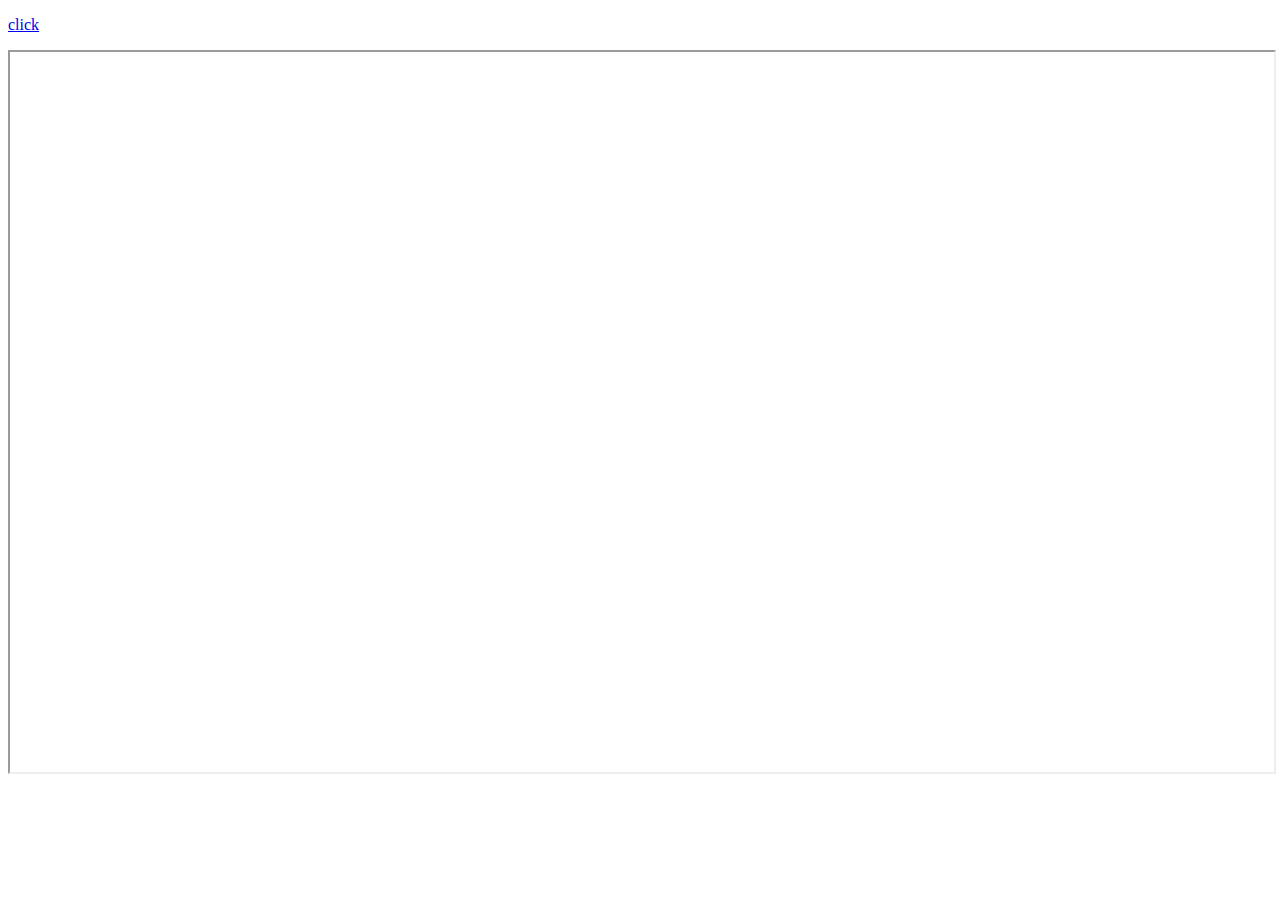
==== index.html @ d6d3e9a0 "new commit index2 now has css" ====
<!DOCTYPE html>
<html lang="en">
  <head>
    <link rel="stylesheet" type="text/css" href="styles.css" />
    <meta charset="UTF-8" />
    <meta name="viewport" content="width=device-width, initial-scale=1.0" />
    <title>Live preview</title>
    <p><a href="https://lokxo.github.io/index2">click</a></p>
    <style>
      .h_iframe-aparat_embed_frame {
        position: relative;
      }
      .h_iframe-aparat_embed_frame .ratio {
        display: block;
        width: 100%;
        height: auto;
      }
      .h_iframe-aparat_embed_frame iframe {
        position: absolute;
        top: 0;
        left: 0;
        width: 100%;
        height: 100%;
      }
    </style>
    <div class="h_iframe-aparat_embed_frame">
      <span style="display: block; padding-top: 57%"></span
      ><iframe
        scrolling="no"
        allowfullscreen="true"
        webkitallowfullscreen="true"
        mozallowfullscreen="true"
        src="https://www.aparat.com/embed/live/dripofmyshirt"
      ></iframe>
    </div>
  </head>
  <body></body>
</html>
---- styles.css ----
.center {
  display: flex;
  justify-content: center;
  align-items: center;
  height: 200px; /* Set a fixed height to vertically center the text */
  border: 1px solid black; /* Optional: Add border for visualization */
}
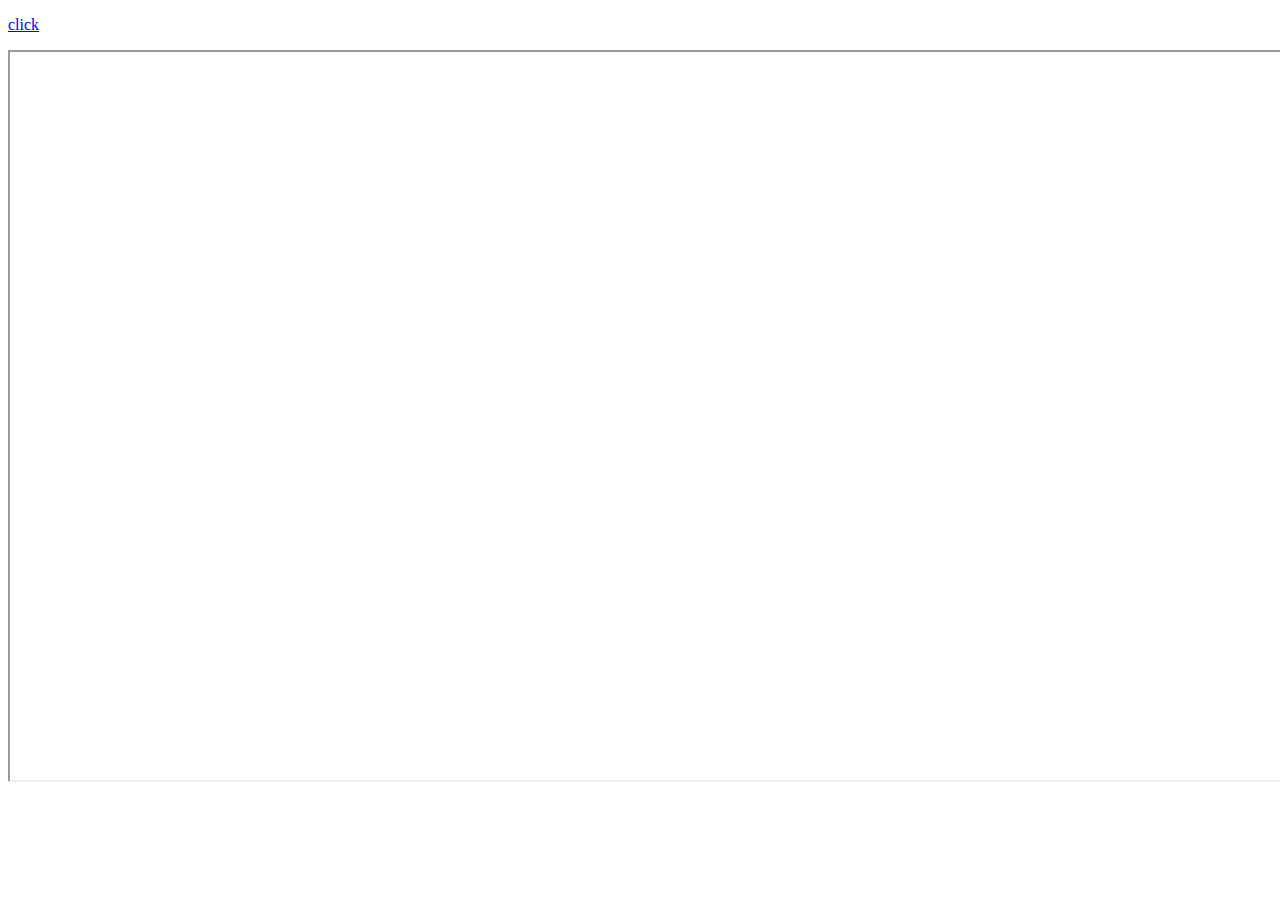
==== commit 5d67e406: "." ====
--- a/index.html
+++ b/index.html
@@ -19,8 +19,8 @@
         position: absolute;
         top: 0;
         left: 0;
-        width: 100%;
-        height: 100%;
+        width: 101%;
+        height: 101%;
       }
     </style>
     <div class="h_iframe-aparat_embed_frame">
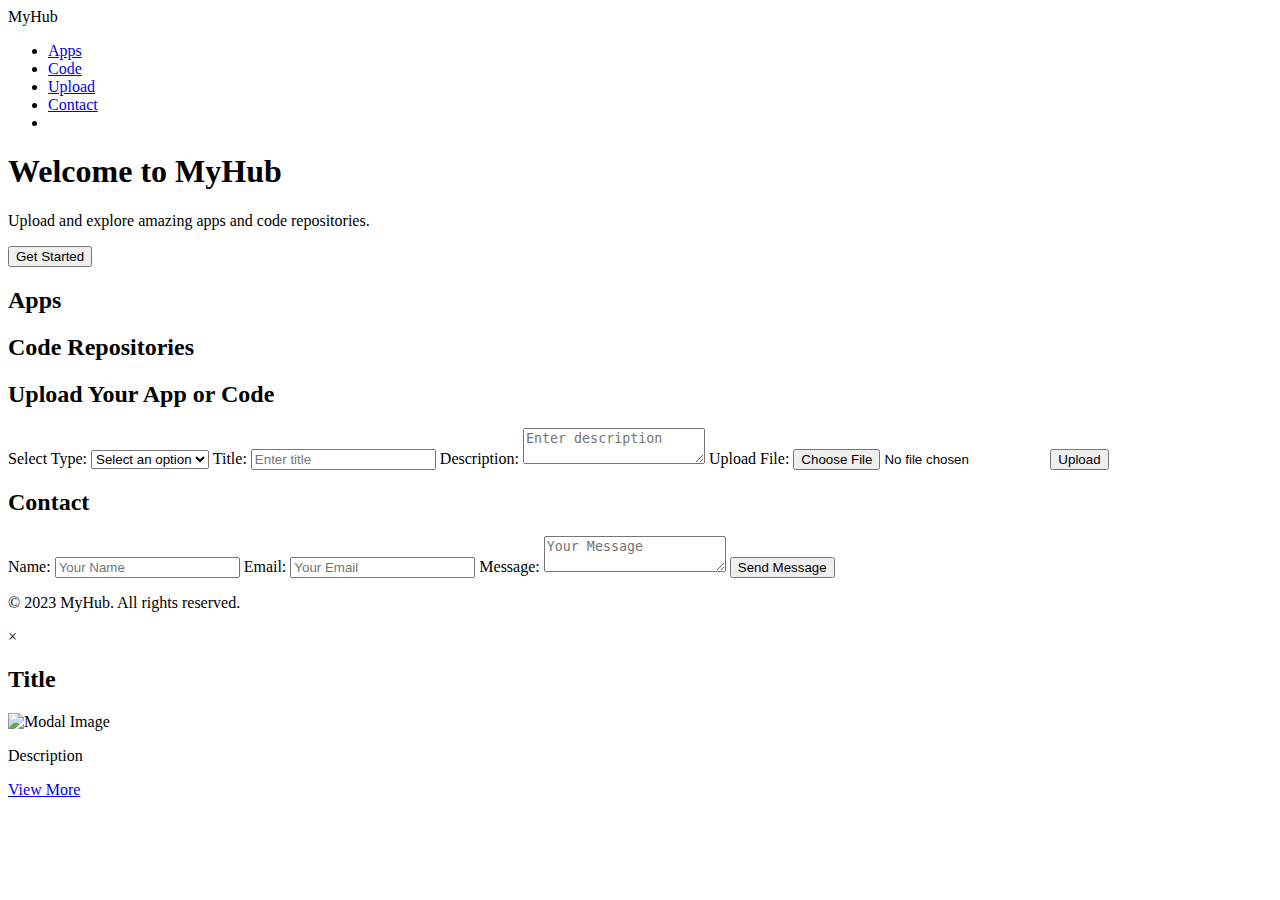
==== commit 3fa72f1d: "Update index.html" ====
--- a/index.html
+++ b/index.html
@@ -1,38 +1,139 @@
 <!DOCTYPE html>
 <html lang="en">
-  <head>
-    <link rel="stylesheet" type="text/css" href="styles.css" />
-    <meta charset="UTF-8" />
-    <meta name="viewport" content="width=device-width, initial-scale=1.0" />
-    <title>Live preview</title>
-    <p><a href="https://lokxo.github.io/index2">click</a></p>
-    <style>
-      .h_iframe-aparat_embed_frame {
-        position: relative;
-      }
-      .h_iframe-aparat_embed_frame .ratio {
-        display: block;
-        width: 100%;
-        height: auto;
-      }
-      .h_iframe-aparat_embed_frame iframe {
-        position: absolute;
-        top: 0;
-        left: 0;
-        width: 101%;
-        height: 101%;
-      }
-    </style>
-    <div class="h_iframe-aparat_embed_frame">
-      <span style="display: block; padding-top: 57%"></span
-      ><iframe
-        scrolling="no"
-        allowfullscreen="true"
-        webkitallowfullscreen="true"
-        mozallowfullscreen="true"
-        src="https://www.aparat.com/embed/live/dripofmyshirt"
-      ></iframe>
+<head>
+    <meta charset="UTF-8">
+    <meta name="viewport" content="width=device-width, initial-scale=1.0">
+    <title>MyHub - App & Code Uploads</title>
+    <link rel="stylesheet" href="styles.css">
+    <!-- Google Fonts -->
+    <link href="https://fonts.googleapis.com/css2?family=Roboto:wght@400;700&display=swap" rel="stylesheet">
+    <!-- Font Awesome for Icons -->
+    <link rel="stylesheet" href="https://cdnjs.cloudflare.com/ajax/libs/font-awesome/6.0.0-beta3/css/all.min.css" integrity="sha512-Fo3rlrZj/k7ujTnH2N2ELZByERbP3eO0+yZKYMj0jZY6jfVv5paf5QwFXHHYcSdoSXcMZ1WAWlg7hRKhb3qPkA==" crossorigin="anonymous" referrerpolicy="no-referrer" />
+</head>
+<body>
+    <!-- Navigation Bar -->
+    <nav class="navbar">
+        <div class="nav-logo">MyHub</div>
+        <ul class="nav-links" id="navLinks">
+            <li><a href="#apps">Apps</a></li>
+            <li><a href="#code">Code</a></li>
+            <li><a href="#upload">Upload</a></li>
+            <li><a href="#contact">Contact</a></li>
+            <li><a href="#" id="theme-toggle"><i class="fas fa-moon"></i></a></li>
+        </ul>
+        <div class="hamburger" id="hamburger">
+            <span class="bar"></span>
+            <span class="bar"></span>
+            <span class="bar"></span>
+        </div>
+    </nav>
+
+    <!-- Hero Section -->
+    <section class="hero">
+        <h1 class="gradient-text">Welcome to MyHub</h1>
+        <p>Upload and explore amazing apps and code repositories.</p>
+        <button class="btn" id="get-started">Get Started</button>
+    </section>
+
+    <!-- Apps Section -->
+    <section id="apps" class="section">
+        <h2 class="gradient-text">Apps</h2>
+        <div class="content-container" id="apps-container">
+            <!-- Dynamically Loaded Apps -->
+            <!-- Example App Card -->
+            <!-- 
+            <div class="card" onclick="openModal('app1')">
+                <img src="app1.png" alt="App 1">
+                <h3>App Title</h3>
+                <p>Short description of the app.</p>
+            </div>
+            -->
+        </div>
+    </section>
+
+    <!-- Code Section -->
+    <section id="code" class="section">
+        <h2 class="gradient-text">Code Repositories</h2>
+        <div class="content-container" id="code-container">
+            <!-- Dynamically Loaded Code Repositories -->
+            <!-- Example Code Card -->
+            <!-- 
+            <div class="card" onclick="openModal('code1')">
+                <img src="repo1.png" alt="Repo 1">
+                <h3>Repository Title</h3>
+                <p>Short description of the repository.</p>
+            </div>
+            -->
+        </div>
+    </section>
+
+    <!-- Upload Section -->
+    <section id="upload" class="section">
+        <h2 class="gradient-text">Upload Your App or Code</h2>
+        <div class="upload-container">
+            <form id="upload-form">
+                <label for="type">Select Type:</label>
+                <select id="type" name="type" required>
+                    <option value="" disabled selected>Select an option</option>
+                    <option value="app">App</option>
+                    <option value="code">Code</option>
+                </select>
+
+                <label for="title">Title:</label>
+                <input type="text" id="title" name="title" placeholder="Enter title" required>
+
+                <label for="description">Description:</label>
+                <textarea id="description" name="description" placeholder="Enter description" required></textarea>
+
+                <label for="file">Upload File:</label>
+                <input type="file" id="file" name="file" required>
+
+                <button type="submit" class="btn">Upload</button>
+            </form>
+        </div>
+    </section>
+
+    <!-- Contact Section -->
+    <section id="contact" class="section">
+        <h2 class="gradient-text">Contact</h2>
+        <div class="contact-container">
+            <form id="contact-form">
+                <label for="contact-name">Name:</label>
+                <input type="text" id="contact-name" name="contact-name" placeholder="Your Name" required>
+
+                <label for="contact-email">Email:</label>
+                <input type="email" id="contact-email" name="contact-email" placeholder="Your Email" required>
+
+                <label for="message">Message:</label>
+                <textarea id="message" name="message" placeholder="Your Message" required></textarea>
+
+                <button type="submit" class="btn">Send Message</button>
+            </form>
+        </div>
+    </section>
+
+    <!-- Footer -->
+    <footer>
+        <p>&copy; 2023 MyHub. All rights reserved.</p>
+    </footer>
+
+    <!-- Modal Structure -->
+    <div id="modal" class="modal">
+        <div class="modal-content">
+            <span class="close-button" id="closeModal">&times;</span>
+            <h2 id="modal-title">Title</h2>
+            <img id="modal-image" src="" alt="Modal Image">
+            <p id="modal-description">Description</p>
+            <a href="#" id="modal-link" target="_blank">View More</a>
+        </div>
     </div>
-  </head>
-  <body></body>
+
+    <!-- Loading Spinner -->
+    <div id="loading" class="loading-spinner">
+        <div class="spinner"></div>
+    </div>
+
+    <!-- JavaScript -->
+    <script src="scripts.js"></script>
+</body>
 </html>
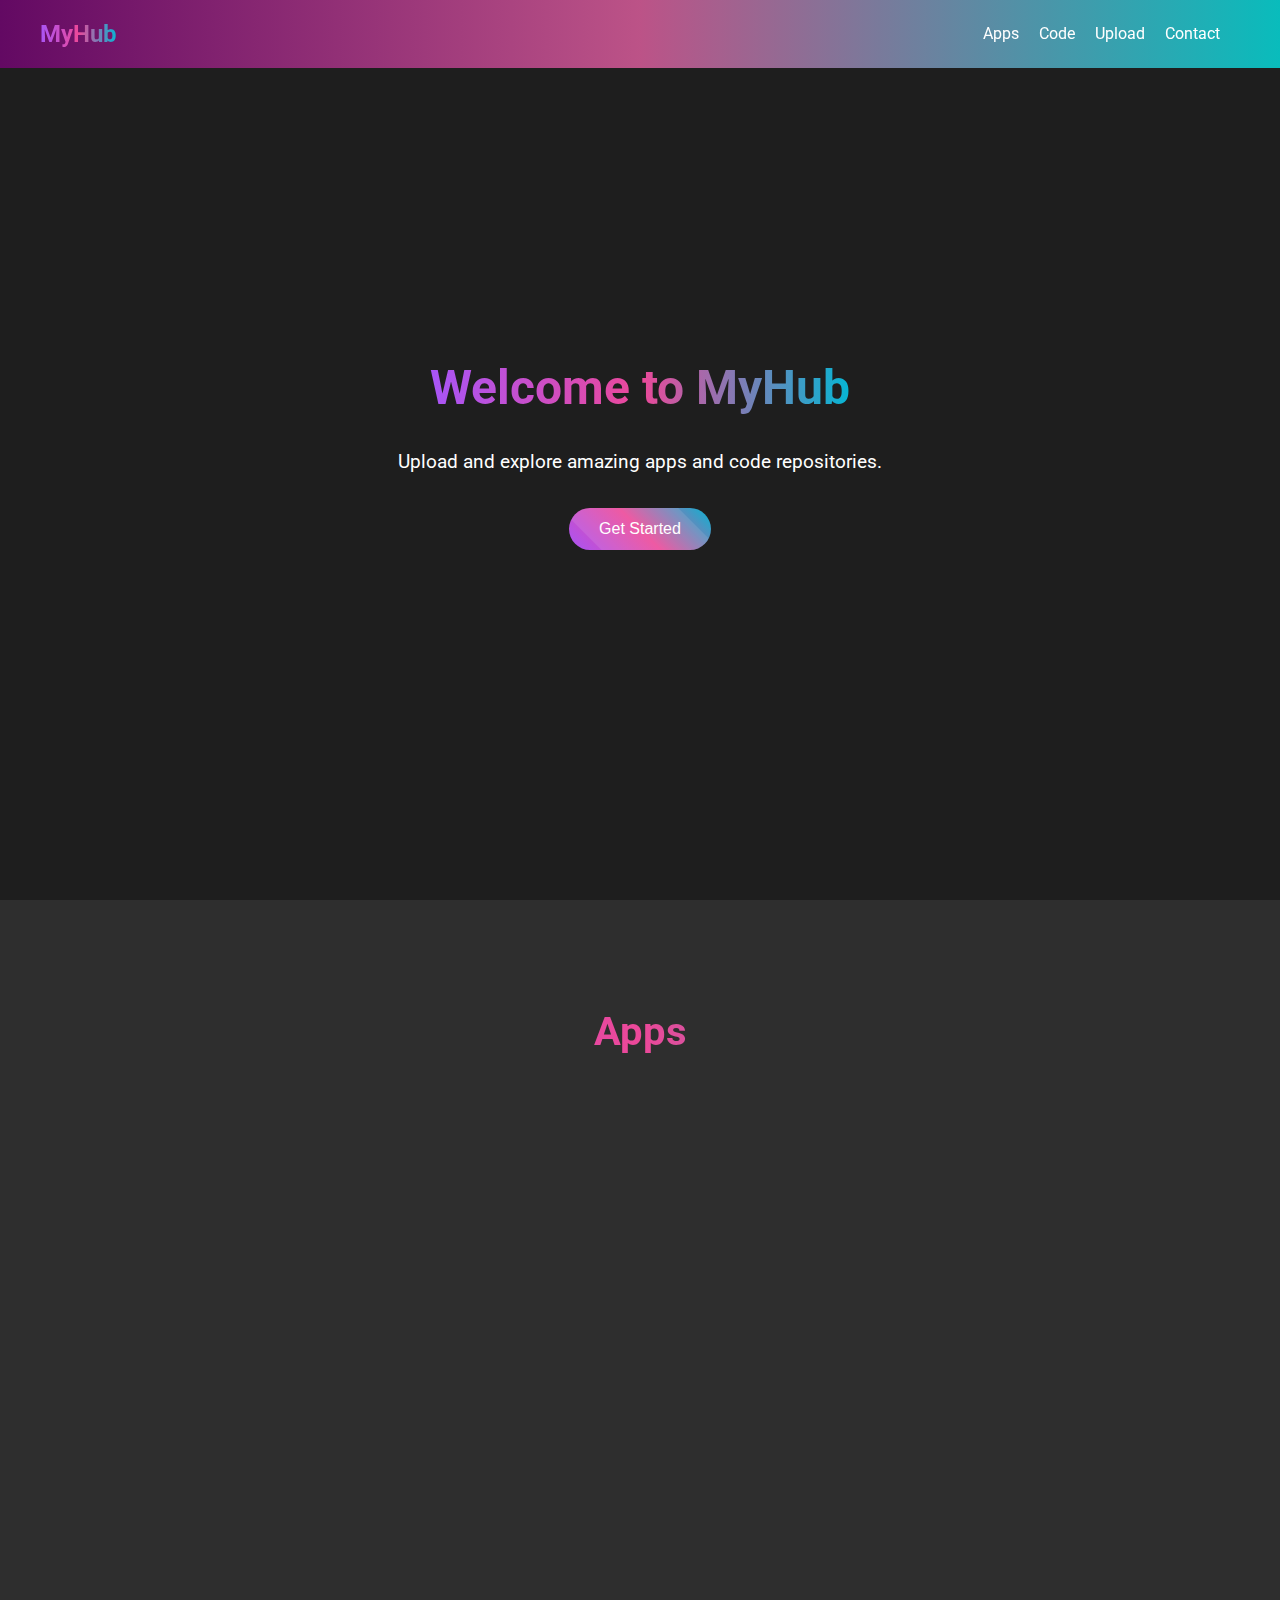
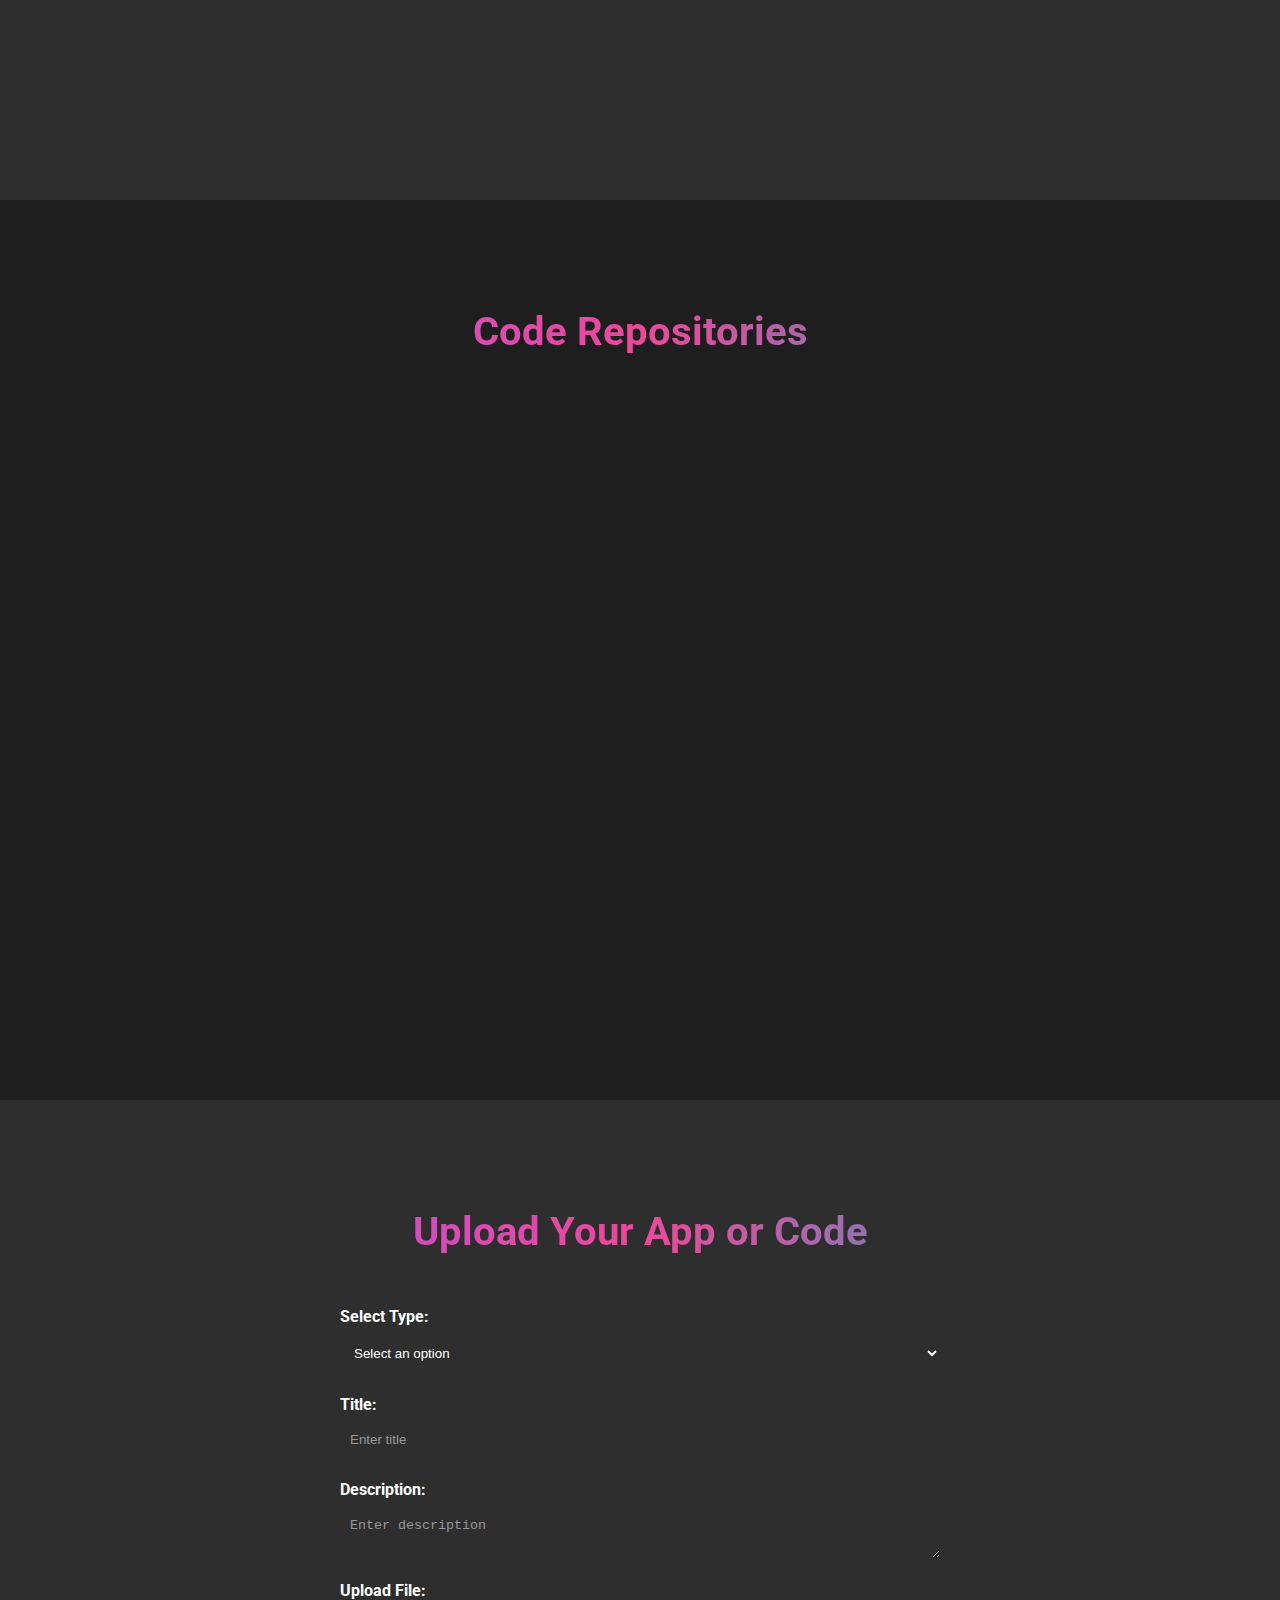
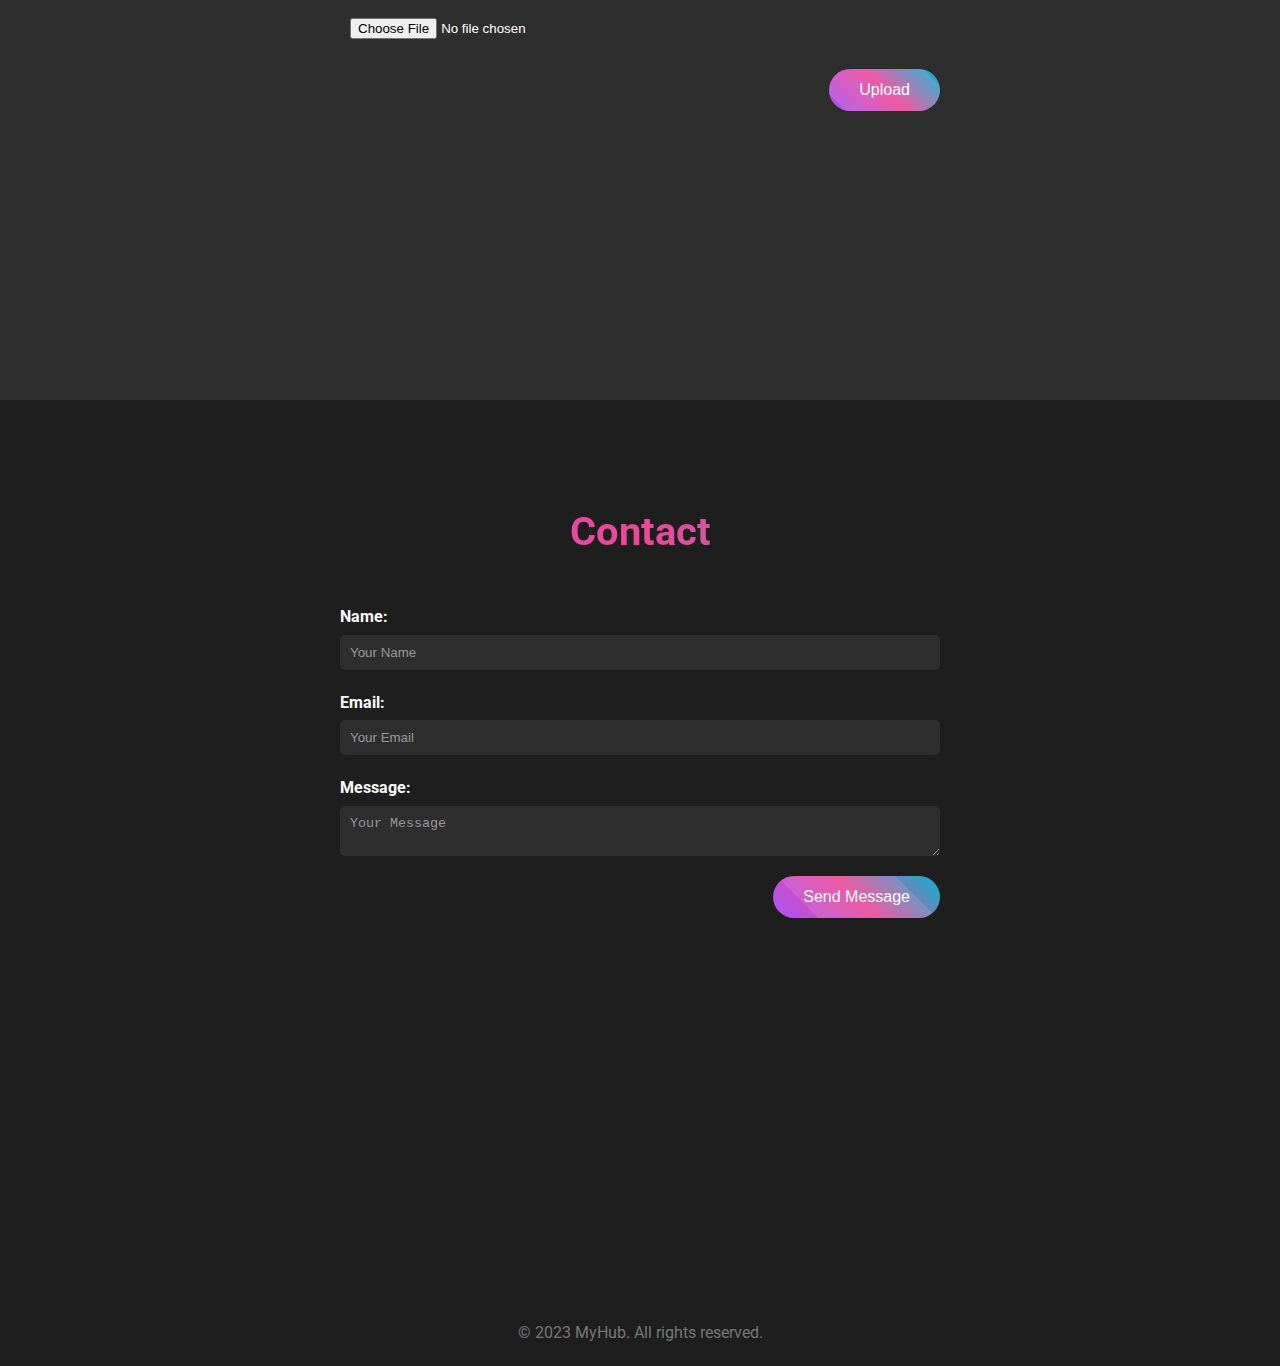
==== commit 3b6e263d: "Update index.html" ====
--- a/styles.css
+++ b/styles.css
@@ -1,7 +1,442 @@
-.center {
-  display: flex;
-  justify-content: center;
-  align-items: center;
-  height: 200px; /* Set a fixed height to vertically center the text */
-  border: 1px solid black; /* Optional: Add border for visualization */
-}
+/* Reset some default browser styles */
+* {
+    margin: 0;
+    padding: 0;
+    box-sizing: border-box;
+}
+
+/* Variables for Themes */
+:root {
+    --bg-color: #1e1e1e;
+    --text-color: #ffffff;
+    --card-bg: #2e2e2e;
+    --btn-bg: linear-gradient(45deg, #a855f7, #ec4899, #06b6d4);
+    --nav-bg: rgba(30, 30, 30, 0.7);
+    --gradient-text: linear-gradient(90deg, #a855f7, #ec4899, #06b6d4);
+}
+
+body.light-theme {
+    --bg-color: #f5f5f5;
+    --text-color: #1e1e1e;
+    --card-bg: #ffffff;
+    --btn-bg: linear-gradient(45deg, #06b6d4, #ec4899, #a855f7);
+    --nav-bg: rgba(255, 255, 255, 0.7);
+    --gradient-text: linear-gradient(90deg, #06b6d4, #ec4899, #a855f7);
+}
+
+body {
+    background-color: var(--bg-color);
+    color: var(--text-color);
+    font-family: 'Roboto', sans-serif;
+    line-height: 1.6;
+    transition: background-color 0.3s, color 0.3s;
+}
+
+/* Navigation Bar */
+.navbar {
+    position: fixed;
+    width: 100%;
+    top: 0;
+    left: 0;
+    background: var(--nav-bg);
+    background: linear-gradient(90deg, rgba(128,0,128,0.7), rgba(255,105,180,0.7), rgba(0,255,255,0.7));
+    padding: 15px 40px;
+    display: flex;
+    justify-content: space-between;
+    align-items: center;
+    z-index: 1000;
+    transition: background 0.3s;
+}
+
+.nav-logo {
+    font-size: 1.5rem;
+    font-weight: bold;
+    background: var(--gradient-text);
+    -webkit-background-clip: text;
+    -webkit-text-fill-color: transparent;
+    cursor: pointer;
+}
+
+.nav-links {
+    list-style: none;
+    display: flex;
+    align-items: center;
+}
+
+.nav-links li {
+    margin-left: 20px;
+}
+
+.nav-links a {
+    text-decoration: none;
+    color: var(--text-color);
+    font-size: 1rem;
+    position: relative;
+    transition: color 0.3s ease;
+    cursor: pointer;
+}
+
+.nav-links a::after {
+    content: '';
+    display: block;
+    width: 0;
+    height: 2px;
+    background: var(--gradient-text);
+    transition: width 0.3s;
+    position: absolute;
+    bottom: -5px;
+    left: 0;
+}
+
+.nav-links a:hover::after {
+    width: 100%;
+}
+
+.nav-links a:hover {
+    color: #a855f7;
+}
+
+/* Hamburger Menu */
+.hamburger {
+    display: none;
+    flex-direction: column;
+    cursor: pointer;
+}
+
+.bar {
+    height: 3px;
+    width: 25px;
+    background-color: var(--text-color);
+    margin: 4px 0;
+    transition: all 0.3s;
+}
+
+/* Hero Section */
+.hero {
+    height: 100vh;
+    display: flex;
+    flex-direction: column;
+    justify-content: center;
+    align-items: center;
+    text-align: center;
+    padding: 0 20px;
+}
+
+.gradient-text {
+    font-size: 3rem;
+    background: var(--gradient-text);
+    -webkit-background-clip: text;
+    -webkit-text-fill-color: transparent;
+    margin-bottom: 20px;
+}
+
+.hero p {
+    font-size: 1.2rem;
+    margin-bottom: 30px;
+}
+
+.btn {
+    padding: 12px 30px;
+    border: none;
+    border-radius: 25px;
+    background: var(--btn-bg);
+    color: #ffffff;
+    font-size: 1rem;
+    cursor: pointer;
+    transition: transform 0.3s, box-shadow 0.3s;
+    position: relative;
+    overflow: hidden;
+}
+
+.btn::after {
+    content: '';
+    position: absolute;
+    top: -50%;
+    left: -50%;
+    width: 200%;
+    height: 200%;
+    background: rgba(255, 255, 255, 0.1);
+    transform: rotate(45deg);
+    transition: all 0.5s;
+}
+
+.btn:hover::after {
+    top: 150%;
+    left: 150%;
+}
+
+.btn:hover {
+    transform: translateY(-5px);
+    box-shadow: 0 10px 20px rgba(0,0,0,0.2);
+}
+
+/* Sections */
+.section {
+    padding: 100px 40px;
+    min-height: 100vh;
+}
+
+.section:nth-of-type(even) {
+    background-color: var(--card-bg);
+    transition: background-color 0.3s;
+}
+
+.section h2 {
+    text-align: center;
+    margin-bottom: 40px;
+    font-size: 2.5rem;
+    background: var(--gradient-text);
+    -webkit-background-clip: text;
+    -webkit-text-fill-color: transparent;
+}
+
+/* Content Container */
+.content-container {
+    display: grid;
+    grid-template-columns: repeat(auto-fit, minmax(250px, 1fr));
+    gap: 20px;
+    max-width: 1200px;
+    margin: 0 auto;
+}
+
+/* Cards */
+.card {
+    background-color: var(--card-bg);
+    border-radius: 10px;
+    padding: 20px;
+    text-align: center;
+    cursor: pointer;
+    transition: transform 0.3s, box-shadow 0.3s;
+    position: relative;
+    overflow: hidden;
+}
+
+.card img {
+    width: 100%;
+    height: 150px;
+    object-fit: cover;
+    border-radius: 5px;
+    margin-bottom: 15px;
+}
+
+.card h3 {
+    margin-bottom: 10px;
+    font-size: 1.5rem;
+}
+
+.card p {
+    font-size: 1rem;
+    color: #cccccc;
+}
+
+.card:hover {
+    transform: translateY(-10px);
+    box-shadow: 0 10px 20px rgba(0,0,0,0.2);
+}
+
+/* Upload Section */
+.upload-container {
+    max-width: 600px;
+    margin: 0 auto;
+}
+
+#upload-form {
+    display: flex;
+    flex-direction: column;
+}
+
+#upload-form label {
+    margin-bottom: 5px;
+    font-weight: bold;
+}
+
+#upload-form input,
+#upload-form select,
+#upload-form textarea {
+    padding: 10px;
+    margin-bottom: 20px;
+    border: none;
+    border-radius: 5px;
+    background-color: var(--card-bg);
+    color: var(--text-color);
+    transition: background-color 0.3s, color 0.3s;
+}
+
+#upload-form input::placeholder,
+#upload-form textarea::placeholder {
+    color: #999999;
+}
+
+#upload-form button {
+    align-self: flex-end;
+}
+
+/* Contact Section */
+.contact-container {
+    max-width: 600px;
+    margin: 0 auto;
+}
+
+#contact-form {
+    display: flex;
+    flex-direction: column;
+}
+
+#contact-form label {
+    margin-bottom: 5px;
+    font-weight: bold;
+}
+
+#contact-form input,
+#contact-form textarea {
+    padding: 10px;
+    margin-bottom: 20px;
+    border: none;
+    border-radius: 5px;
+    background-color: var(--card-bg);
+    color: var(--text-color);
+    transition: background-color 0.3s, color 0.3s;
+}
+
+#contact-form input::placeholder,
+#contact-form textarea::placeholder {
+    color: #999999;
+}
+
+#contact-form button {
+    align-self: flex-end;
+}
+
+/* Footer */
+footer {
+    background-color: var(--bg-color);
+    text-align: center;
+    padding: 20px;
+    color: #777777;
+    transition: background-color 0.3s, color 0.3s;
+}
+
+/* Modal */
+.modal {
+    display: none; 
+    position: fixed; 
+    z-index: 2000; 
+    left: 0;
+    top: 0;
+    width: 100%; 
+    height: 100%; 
+    overflow: auto; 
+    background-color: rgba(0,0,0,0.8); 
+    padding-top: 60px;
+}
+
+.modal-content {
+    background-color: var(--card-bg);
+    margin: 5% auto; 
+    padding: 20px;
+    border: 1px solid #888;
+    width: 80%; 
+    max-width: 700px;
+    border-radius: 10px;
+    position: relative;
+    color: var(--text-color);
+}
+
+.close-button {
+    color: var(--text-color);
+    position: absolute;
+    top: 10px;
+    right: 25px;
+    font-size: 2rem;
+    font-weight: bold;
+    cursor: pointer;
+}
+
+.modal-content img {
+    width: 100%;
+    height: auto;
+    margin-bottom: 20px;
+}
+
+.modal-content a {
+    display: inline-block;
+    margin-top: 10px;
+    color: #06b6d4;
+    text-decoration: none;
+}
+
+.modal-content a:hover {
+    text-decoration: underline;
+}
+
+/* Loading Spinner */
+.loading-spinner {
+    display: none; 
+    position: fixed; 
+    z-index: 3000; 
+    left: 0;
+    top: 0;
+    width: 100%; 
+    height: 100%; 
+    background-color: rgba(0,0,0,0.5); 
+    justify-content: center;
+    align-items: center;
+}
+
+.spinner {
+    border: 8px solid #f3f3f3; 
+    border-top: 8px solid var(--gradient-text-start, #a855f7);
+    border-radius: 50%;
+    width: 60px;
+    height: 60px;
+    animation: spin 1s linear infinite;
+}
+
+@keyframes spin {
+    0% { transform: rotate(0deg); }
+    100% { transform: rotate(360deg); }
+}
+
+/* Responsive Design */
+@media (max-width: 768px) {
+    .nav-links {
+        position: fixed;
+        right: 0;
+        top: 60px;
+        background-color: var(--nav-bg);
+        height: 100vh;
+        width: 200px;
+        flex-direction: column;
+        align-items: center;
+        justify-content: start;
+        padding-top: 30px;
+        transform: translateX(100%);
+        transition: transform 0.3s ease-in-out;
+    }
+
+    .nav-links.active {
+        transform: translateX(0);
+    }
+
+    .nav-links li {
+        margin: 20px 0;
+    }
+
+    .hamburger {
+        display: flex;
+    }
+
+    .hero h1 {
+        font-size: 2.5rem;
+    }
+
+    .btn {
+        padding: 10px 20px;
+        font-size: 0.9rem;
+    }
+
+    /* Adjust modal for mobile */
+    .modal-content {
+        width: 95%;
+    }
+}
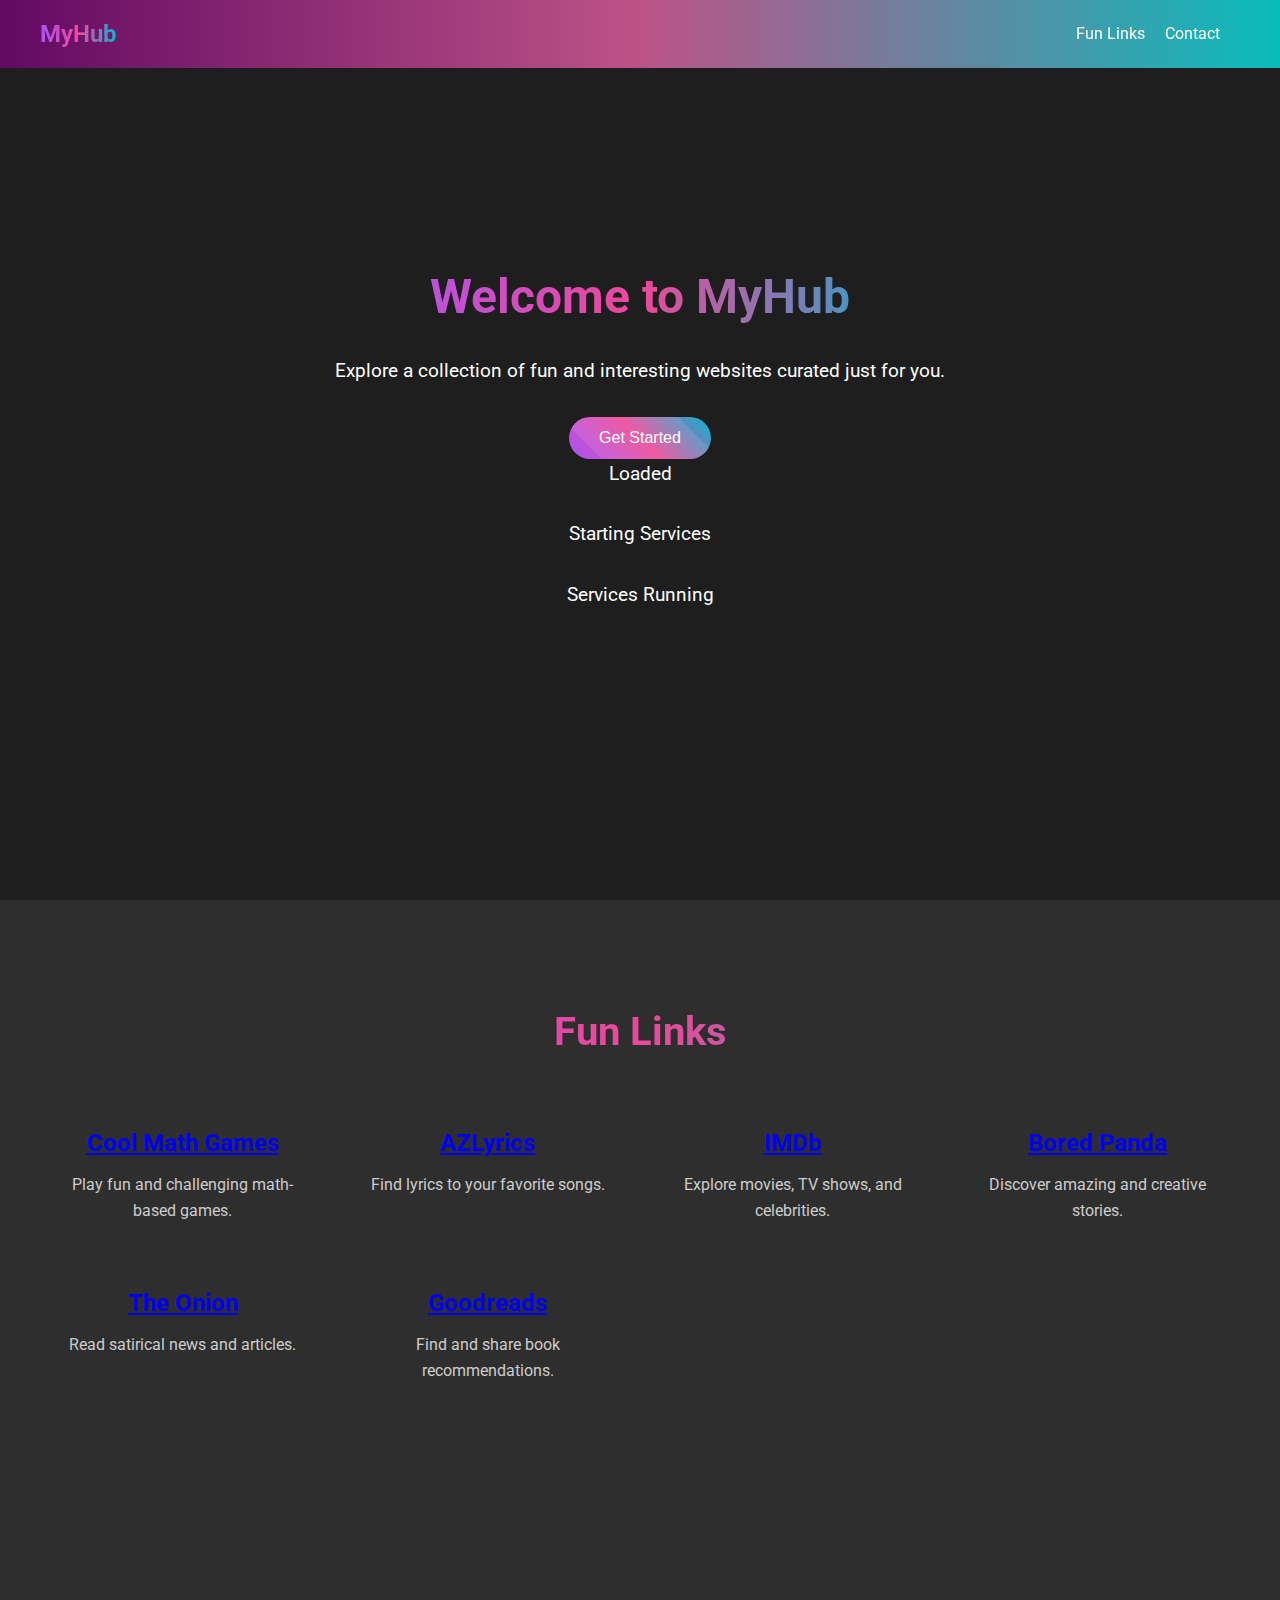
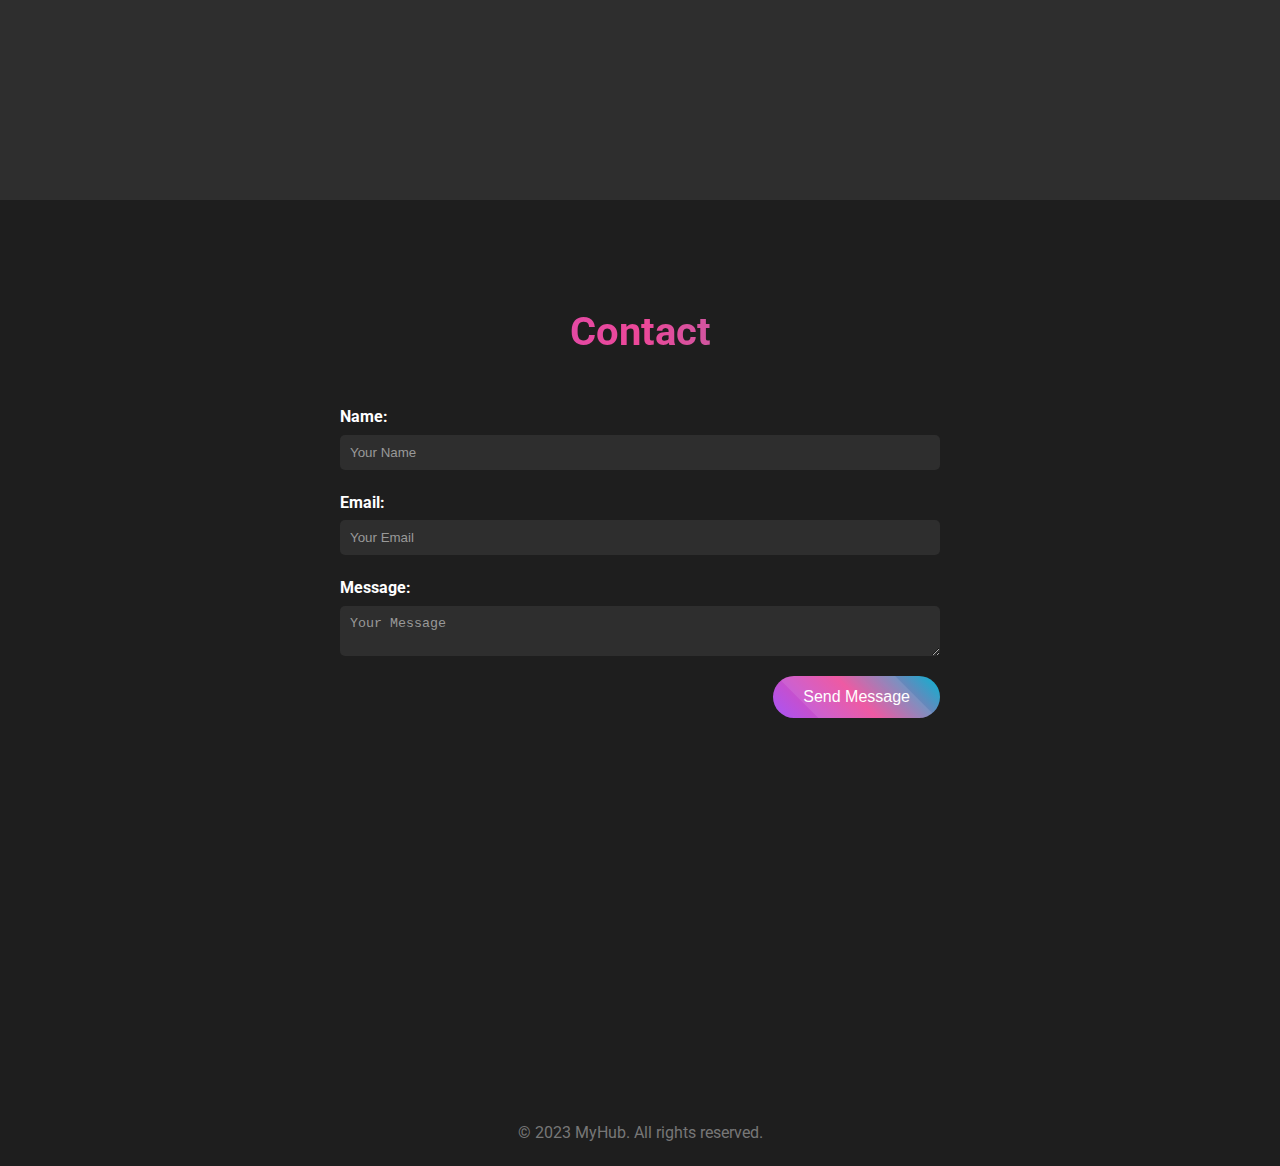
==== commit 4e34d777: "Update index.html" ====
--- a/index.html
+++ b/index.html
@@ -3,7 +3,7 @@
 <head>
     <meta charset="UTF-8">
     <meta name="viewport" content="width=device-width, initial-scale=1.0">
-    <title>MyHub - App & Code Uploads</title>
+    <title>MyHub - Explore Fun Links</title>
     <link rel="stylesheet" href="styles.css">
     <!-- Google Fonts -->
     <link href="https://fonts.googleapis.com/css2?family=Roboto:wght@400;700&display=swap" rel="stylesheet">
@@ -15,11 +15,9 @@
     <nav class="navbar">
         <div class="nav-logo">MyHub</div>
         <ul class="nav-links" id="navLinks">
-            <li><a href="#apps">Apps</a></li>
-            <li><a href="#code">Code</a></li>
-            <li><a href="#upload">Upload</a></li>
+            <li><a href="#fun-links">Fun Links</a></li>
             <li><a href="#contact">Contact</a></li>
-            <li><a href="#" id="theme-toggle"><i class="fas fa-moon"></i></a></li>
+            <li><a href="#" id="theme-toggle" aria-label="Toggle Theme"><i class="fas fa-moon"></i></a></li>
         </ul>
         <div class="hamburger" id="hamburger">
             <span class="bar"></span>
@@ -30,66 +28,55 @@
 
     <!-- Hero Section -->
     <section class="hero">
-        <h1 class="gradient-text">Welcome to MyHub</h1>
-        <p>Upload and explore amazing apps and code repositories.</p>
-        <button class="btn" id="get-started">Get Started</button>
-    </section>
-
-    <!-- Apps Section -->
-    <section id="apps" class="section">
-        <h2 class="gradient-text">Apps</h2>
-        <div class="content-container" id="apps-container">
-            <!-- Dynamically Loaded Apps -->
-            <!-- Example App Card -->
-            <!-- 
-            <div class="card" onclick="openModal('app1')">
-                <img src="app1.png" alt="App 1">
-                <h3>App Title</h3>
-                <p>Short description of the app.</p>
+        <div class="hero-content">
+            <div class="text-container">
+                <h1 class="gradient-text">Welcome to MyHub</h1>
+                <p class="normal-text">Explore a collection of fun and interesting websites curated just for you.</p>
+                <button class="btn" id="get-started">Get Started</button>
             </div>
-            -->
+            <div class="linux-status">
+                <p><i class="fas fa-check-circle"></i> Loaded</p>
+                <p><i class="fas fa-spinner fa-spin"></i> Starting Services</p>
+                <p><i class="fas fa-check-circle"></i> Services Running</p>
+            </div>
         </div>
     </section>
 
-    <!-- Code Section -->
-    <section id="code" class="section">
-        <h2 class="gradient-text">Code Repositories</h2>
-        <div class="content-container" id="code-container">
-            <!-- Dynamically Loaded Code Repositories -->
-            <!-- Example Code Card -->
-            <!-- 
-            <div class="card" onclick="openModal('code1')">
-                <img src="repo1.png" alt="Repo 1">
-                <h3>Repository Title</h3>
-                <p>Short description of the repository.</p>
+    <!-- Fun Links Section -->
+    <section id="fun-links" class="section">
+        <h2 class="gradient-text">Fun Links</h2>
+        <div class="content-container">
+            <div class="card">
+                <i class="fas fa-gamepad fa-3x"></i>
+                <h3><a href="https://www.coolmathgames.com/" target="_blank" rel="noopener noreferrer">Cool Math Games</a></h3>
+                <p>Play fun and challenging math-based games.</p>
             </div>
-            -->
-        </div>
-    </section>
-
-    <!-- Upload Section -->
-    <section id="upload" class="section">
-        <h2 class="gradient-text">Upload Your App or Code</h2>
-        <div class="upload-container">
-            <form id="upload-form">
-                <label for="type">Select Type:</label>
-                <select id="type" name="type" required>
-                    <option value="" disabled selected>Select an option</option>
-                    <option value="app">App</option>
-                    <option value="code">Code</option>
-                </select>
-
-                <label for="title">Title:</label>
-                <input type="text" id="title" name="title" placeholder="Enter title" required>
-
-                <label for="description">Description:</label>
-                <textarea id="description" name="description" placeholder="Enter description" required></textarea>
-
-                <label for="file">Upload File:</label>
-                <input type="file" id="file" name="file" required>
-
-                <button type="submit" class="btn">Upload</button>
-            </form>
+            <div class="card">
+                <i class="fas fa-music fa-3x"></i>
+                <h3><a href="https://www.azlyrics.com/" target="_blank" rel="noopener noreferrer">AZLyrics</a></h3>
+                <p>Find lyrics to your favorite songs.</p>
+            </div>
+            <div class="card">
+                <i class="fas fa-film fa-3x"></i>
+                <h3><a href="https://www.imdb.com/" target="_blank" rel="noopener noreferrer">IMDb</a></h3>
+                <p>Explore movies, TV shows, and celebrities.</p>
+            </div>
+            <div class="card">
+                <i class="fas fa-globe fa-3x"></i>
+                <h3><a href="https://www.boredpanda.com/" target="_blank" rel="noopener noreferrer">Bored Panda</a></h3>
+                <p>Discover amazing and creative stories.</p>
+            </div>
+            <div class="card">
+                <i class="fas fa-laugh fa-3x"></i>
+                <h3><a href="https://www.theonion.com/" target="_blank" rel="noopener noreferrer">The Onion</a></h3>
+                <p>Read satirical news and articles.</p>
+            </div>
+            <div class="card">
+                <i class="fas fa-book fa-3x"></i>
+                <h3><a href="https://www.goodreads.com/" target="_blank" rel="noopener noreferrer">Goodreads</a></h3>
+                <p>Find and share book recommendations.</p>
+            </div>
+            <!-- Add more fun links as desired -->
         </div>
     </section>
 
@@ -117,8 +104,8 @@
         <p>&copy; 2023 MyHub. All rights reserved.</p>
     </footer>
 
-    <!-- Modal Structure -->
-    <div id="modal" class="modal">
+    <!-- Modal Structure (If needed in future) -->
+    <!-- <div id="modal" class="modal">
         <div class="modal-content">
             <span class="close-button" id="closeModal">&times;</span>
             <h2 id="modal-title">Title</h2>
@@ -126,9 +113,9 @@
             <p id="modal-description">Description</p>
             <a href="#" id="modal-link" target="_blank">View More</a>
         </div>
-    </div>
+    </div> -->
 
-    <!-- Loading Spinner -->
+    <!-- Loading Spinner (If needed in future) -->
     <div id="loading" class="loading-spinner">
         <div class="spinner"></div>
     </div>
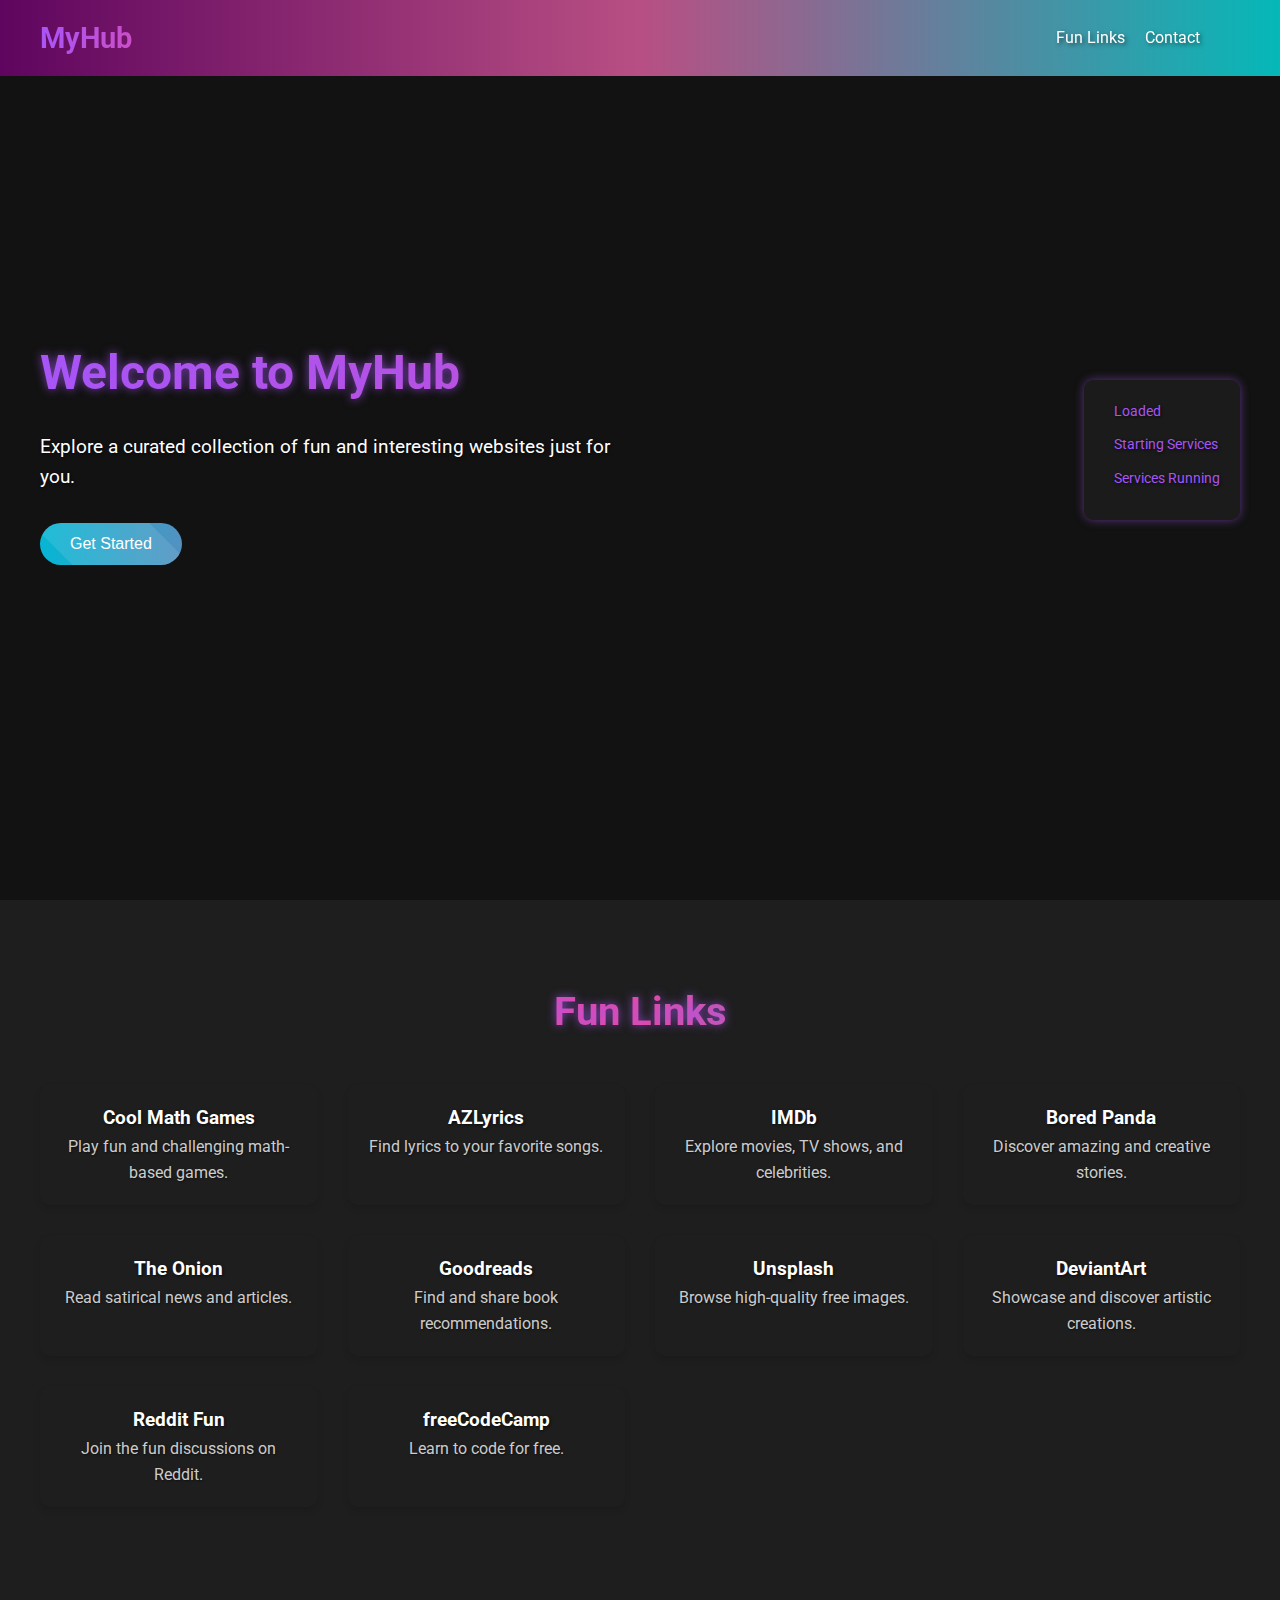
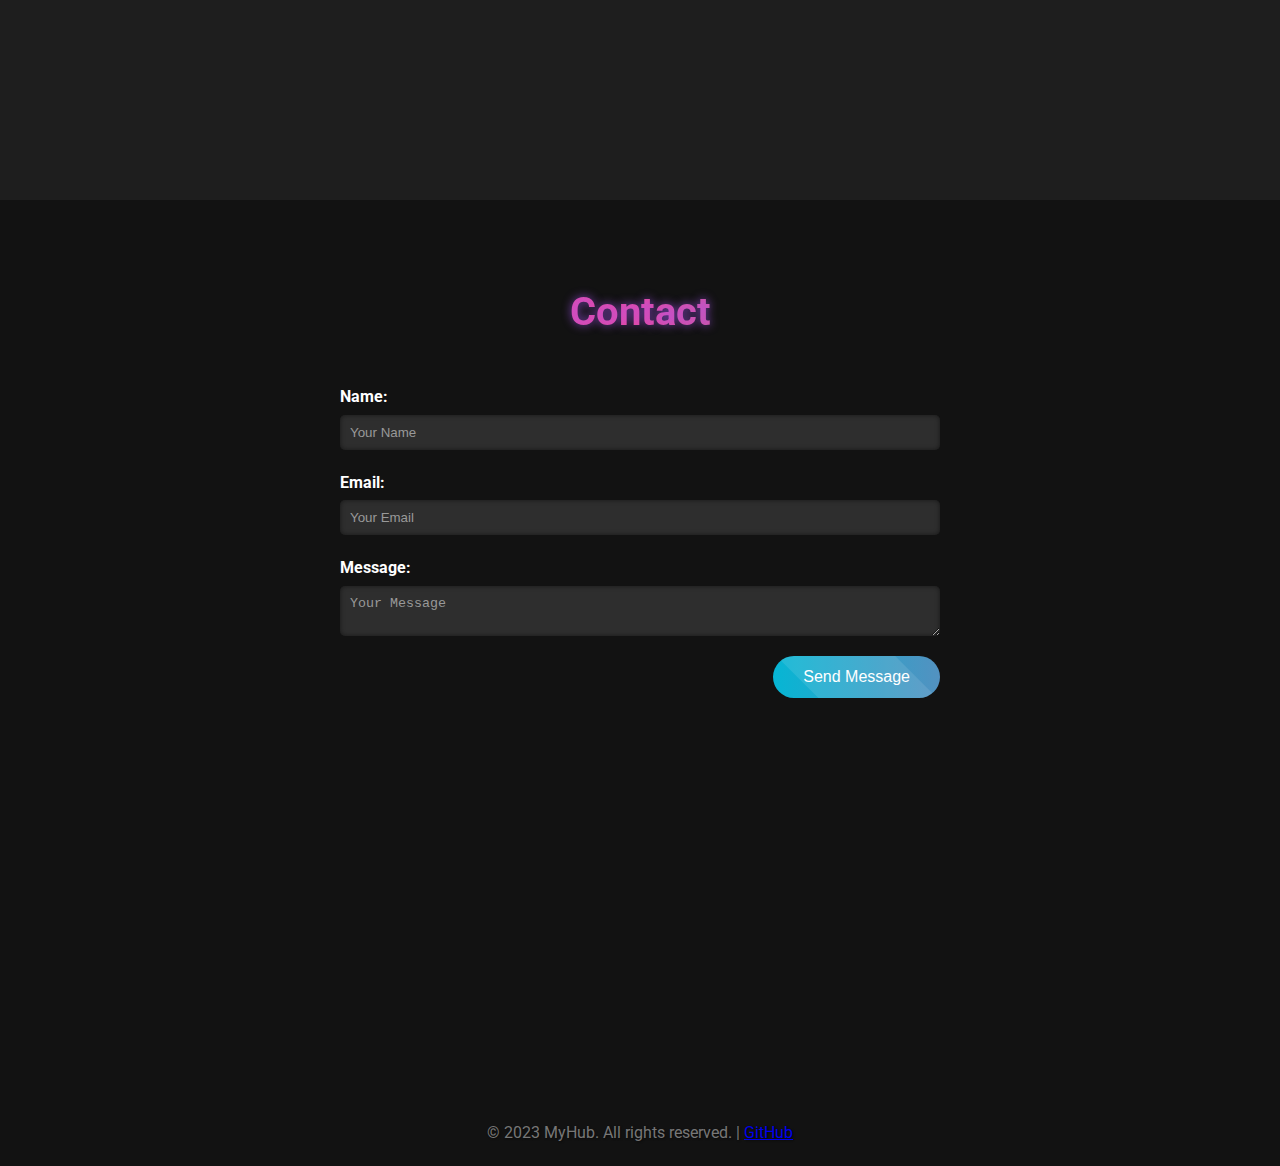
==== commit c39d0bb8: "Update index.html" ====
--- a/index.html
+++ b/index.html
@@ -17,6 +17,7 @@
         <ul class="nav-links" id="navLinks">
             <li><a href="#fun-links">Fun Links</a></li>
             <li><a href="#contact">Contact</a></li>
+            <li><a href="https://github.com/yourusername" target="_blank" rel="noopener noreferrer" aria-label="GitHub"><i class="fab fa-github"></i></a></li>
             <li><a href="#" id="theme-toggle" aria-label="Toggle Theme"><i class="fas fa-moon"></i></a></li>
         </ul>
         <div class="hamburger" id="hamburger">
@@ -31,7 +32,7 @@
         <div class="hero-content">
             <div class="text-container">
                 <h1 class="gradient-text">Welcome to MyHub</h1>
-                <p class="normal-text">Explore a collection of fun and interesting websites curated just for you.</p>
+                <p class="normal-text">Explore a curated collection of fun and interesting websites just for you.</p>
                 <button class="btn" id="get-started">Get Started</button>
             </div>
             <div class="linux-status">
@@ -76,6 +77,26 @@
                 <h3><a href="https://www.goodreads.com/" target="_blank" rel="noopener noreferrer">Goodreads</a></h3>
                 <p>Find and share book recommendations.</p>
             </div>
+            <div class="card">
+                <i class="fas fa-camera fa-3x"></i>
+                <h3><a href="https://www.unsplash.com/" target="_blank" rel="noopener noreferrer">Unsplash</a></h3>
+                <p>Browse high-quality free images.</p>
+            </div>
+            <div class="card">
+                <i class="fas fa-paint-brush fa-3x"></i>
+                <h3><a href="https://www.deviantart.com/" target="_blank" rel="noopener noreferrer">DeviantArt</a></h3>
+                <p>Showcase and discover artistic creations.</p>
+            </div>
+            <div class="card">
+                <i class="fas fa-robot fa-3x"></i>
+                <h3><a href="https://www.reddit.com/r/Fun/" target="_blank" rel="noopener noreferrer">Reddit Fun</a></h3>
+                <p>Join the fun discussions on Reddit.</p>
+            </div>
+            <div class="card">
+                <i class="fas fa-laptop-code fa-3x"></i>
+                <h3><a href="https://www.freecodecamp.org/" target="_blank" rel="noopener noreferrer">freeCodeCamp</a></h3>
+                <p>Learn to code for free.</p>
+            </div>
             <!-- Add more fun links as desired -->
         </div>
     </section>
@@ -101,7 +122,7 @@
 
     <!-- Footer -->
     <footer>
-        <p>&copy; 2023 MyHub. All rights reserved.</p>
+        <p>&copy; 2023 MyHub. All rights reserved. | <a href="https://github.com/yourusername" target="_blank" rel="noopener noreferrer">GitHub</a></p>
     </footer>
 
     <!-- Modal Structure (If needed in future) -->
--- a/styles.css
+++ b/styles.css
@@ -7,21 +7,23 @@
 
 /* Variables for Themes */
 :root {
-    --bg-color: #1e1e1e;
+    --bg-color: #121212; /* Darker background */
     --text-color: #ffffff;
+    --card-bg: #1e1e1e;
+    --btn-bg: linear-gradient(270deg, #a855f7, #ec4899, #06b6d4);
+    --nav-bg: rgba(18, 18, 18, 0.7);
+    --gradient-text: linear-gradient(90deg, #a855f7, #ec4899, #06b6d4);
+    --gradient-animation: gradientAnimation 10s ease infinite;
+}
+
+body.light-theme {
+    --bg-color: #1a1a1a;
+    --text-color: #f5f5f5;
     --card-bg: #2e2e2e;
-    --btn-bg: linear-gradient(45deg, #a855f7, #ec4899, #06b6d4);
-    --nav-bg: rgba(30, 30, 30, 0.7);
-    --gradient-text: linear-gradient(90deg, #a855f7, #ec4899, #06b6d4);
-}
-
-body.light-theme {
-    --bg-color: #f5f5f5;
-    --text-color: #1e1e1e;
-    --card-bg: #ffffff;
-    --btn-bg: linear-gradient(45deg, #06b6d4, #ec4899, #a855f7);
-    --nav-bg: rgba(255, 255, 255, 0.7);
+    --btn-bg: linear-gradient(270deg, #06b6d4, #ec4899, #a855f7);
+    --nav-bg: rgba(26, 26, 26, 0.7);
     --gradient-text: linear-gradient(90deg, #06b6d4, #ec4899, #a855f7);
+    --gradient-animation: gradientAnimation 15s ease infinite;
 }
 
 body {
@@ -46,15 +48,18 @@
     align-items: center;
     z-index: 1000;
     transition: background 0.3s;
+    backdrop-filter: blur(10px);
 }
 
 .nav-logo {
-    font-size: 1.5rem;
+    font-size: 1.8rem;
     font-weight: bold;
     background: var(--gradient-text);
     -webkit-background-clip: text;
     -webkit-text-fill-color: transparent;
     cursor: pointer;
+    animation: var(--gradient-animation);
+    background-size: 400% 400%;
 }
 
 .nav-links {
@@ -74,6 +79,7 @@
     position: relative;
     transition: color 0.3s ease;
     cursor: pointer;
+    text-shadow: 2px 2px 4px rgba(0,0,0,0.5);
 }
 
 .nav-links a::after {
@@ -94,6 +100,7 @@
 
 .nav-links a:hover {
     color: #a855f7;
+    text-shadow: 2px 2px 8px rgba(168,85,247,0.7);
 }
 
 /* Hamburger Menu */
@@ -115,11 +122,22 @@
 .hero {
     height: 100vh;
     display: flex;
-    flex-direction: column;
+    align-items: center;
     justify-content: center;
+    padding: 0 20px;
+}
+
+.hero-content {
+    display: flex;
     align-items: center;
-    text-align: center;
-    padding: 0 20px;
+    justify-content: space-between;
+    max-width: 1200px;
+    width: 100%;
+    flex-wrap: wrap;
+}
+
+.text-container {
+    max-width: 600px;
 }
 
 .gradient-text {
@@ -128,11 +146,15 @@
     -webkit-background-clip: text;
     -webkit-text-fill-color: transparent;
     margin-bottom: 20px;
-}
-
-.hero p {
+    animation: var(--gradient-animation);
+    background-size: 400% 400%;
+    text-shadow: 0 0 10px rgba(168,85,247,0.7);
+}
+
+.normal-text {
     font-size: 1.2rem;
     margin-bottom: 30px;
+    text-shadow: 1px 1px 3px rgba(0,0,0,0.7);
 }
 
 .btn {
@@ -143,9 +165,11 @@
     color: #ffffff;
     font-size: 1rem;
     cursor: pointer;
-    transition: transform 0.3s, box-shadow 0.3s;
+    transition: transform 0.3s, box-shadow 0.3s, background-position 5s ease;
     position: relative;
     overflow: hidden;
+    background-size: 600% 600%;
+    animation: var(--gradient-animation);
 }
 
 .btn::after {
@@ -170,14 +194,36 @@
     box-shadow: 0 10px 20px rgba(0,0,0,0.2);
 }
 
+/* Linux Status Box */
+.linux-status {
+    background-color: rgba(30, 30, 30, 0.8);
+    padding: 20px;
+    border-radius: 10px;
+    margin-left: 40px;
+    color: #a855f7;
+    box-shadow: 0 0 10px rgba(168,85,247,0.5);
+}
+
+.linux-status p {
+    margin-bottom: 10px;
+    display: flex;
+    align-items: center;
+    font-size: 0.9rem;
+    text-shadow: 1px 1px 3px rgba(0,0,0,0.7);
+}
+
+.linux-status i {
+    margin-right: 10px;
+}
+
 /* Sections */
 .section {
-    padding: 100px 40px;
+    padding: 80px 40px;
     min-height: 100vh;
 }
 
 .section:nth-of-type(even) {
-    background-color: var(--card-bg);
+    background-color: #1e1e1e;
     transition: background-color 0.3s;
 }
 
@@ -188,87 +234,117 @@
     background: var(--gradient-text);
     -webkit-background-clip: text;
     -webkit-text-fill-color: transparent;
+    animation: gradientGlow 3s ease-in-out infinite;
+    text-shadow: 0 0 10px rgba(168,85,247,0.7);
+}
+
+.gradient-text:hover {
+    animation: gradientGlowHover 3s ease-in-out infinite;
+}
+
+/* Animation for Gradient Text */
+@keyframes gradientAnimation {
+    0% {
+        background-position: 0% 50%;
+    }
+    50% {
+        background-position: 100% 50%;
+    }
+    100% {
+        background-position: 0% 50%;
+    }
+}
+
+@keyframes gradientGlow {
+    0% {
+        text-shadow: 0 0 10px rgba(168,85,247,0.7);
+    }
+    50% {
+        text-shadow: 0 0 20px rgba(255,0,150,0.7);
+    }
+    100% {
+        text-shadow: 0 0 10px rgba(168,85,247,0.7);
+    }
+}
+
+@keyframes gradientGlowHover {
+    0% {
+        text-shadow: 0 0 15px rgba(168,85,247,0.8);
+    }
+    50% {
+        text-shadow: 0 0 25px rgba(255,0,150,0.8);
+    }
+    100% {
+        text-shadow: 0 0 15px rgba(168,85,247,0.8);
+    }
 }
 
 /* Content Container */
 .content-container {
     display: grid;
     grid-template-columns: repeat(auto-fit, minmax(250px, 1fr));
-    gap: 20px;
+    gap: 30px;
     max-width: 1200px;
     margin: 0 auto;
 }
 
-/* Cards */
 .card {
     background-color: var(--card-bg);
     border-radius: 10px;
     padding: 20px;
     text-align: center;
     cursor: pointer;
-    transition: transform 0.3s, box-shadow 0.3s;
+    transition: transform 0.3s, box-shadow 0.3s, background-color 0.3s;
     position: relative;
     overflow: hidden;
-}
-
-.card img {
-    width: 100%;
-    height: 150px;
-    object-fit: cover;
-    border-radius: 5px;
+    box-shadow: 0 4px 6px rgba(0,0,0,0.1);
+    cursor: default;
+}
+
+.card:hover {
+    transform: translateY(-10px);
+    box-shadow: 0 10px 20px rgba(0,0,0,0.2);
+    background-color: #2e2e2e;
+}
+
+.card i {
+    color: #a855f7;
     margin-bottom: 15px;
-}
-
-.card h3 {
-    margin-bottom: 10px;
-    font-size: 1.5rem;
+    animation: pulse 2s infinite;
+}
+
+.card h3 a {
+    text-decoration: none;
+    color: var(--text-color);
+    transition: color 0.3s ease;
+    text-shadow: 1px 1px 3px rgba(0,0,0,0.7);
+}
+
+.card h3 a:hover {
+    color: #ec4899;
+    text-shadow: 1px 1px 6px rgba(236,72,153,0.9);
 }
 
 .card p {
     font-size: 1rem;
     color: #cccccc;
-}
-
-.card:hover {
-    transform: translateY(-10px);
-    box-shadow: 0 10px 20px rgba(0,0,0,0.2);
-}
-
-/* Upload Section */
-.upload-container {
-    max-width: 600px;
-    margin: 0 auto;
-}
-
-#upload-form {
-    display: flex;
-    flex-direction: column;
-}
-
-#upload-form label {
-    margin-bottom: 5px;
-    font-weight: bold;
-}
-
-#upload-form input,
-#upload-form select,
-#upload-form textarea {
-    padding: 10px;
-    margin-bottom: 20px;
-    border: none;
-    border-radius: 5px;
-    background-color: var(--card-bg);
-    color: var(--text-color);
-    transition: background-color 0.3s, color 0.3s;
-}
-
-#upload-form input::placeholder,
-#upload-form textarea::placeholder {
-    color: #999999;
-}
-
-#upload-form button {
-    align-self: flex-end;
+    text-shadow: 1px 1px 2px rgba(0,0,0,0.5);
+}
+
+/* Pulse Animation for Icons */
+@keyframes pulse {
+    0% {
+        transform: scale(1);
+        color: #a855f7;
+    }
+    50% {
+        transform: scale(1.1);
+        color: #ec4899;
+    }
+    100% {
+        transform: scale(1);
+        color: #a855f7;
+    }
 }
 
 /* Contact Section */
@@ -293,9 +369,10 @@
     margin-bottom: 20px;
     border: none;
     border-radius: 5px;
-    background-color: var(--card-bg);
+    background-color: #2e2e2e;
     color: var(--text-color);
     transition: background-color 0.3s, color 0.3s;
+    box-shadow: inset 0 0 5px rgba(0,0,0,0.5);
 }
 
 #contact-form input::placeholder,
@@ -314,6 +391,7 @@
     padding: 20px;
     color: #777777;
     transition: background-color 0.3s, color 0.3s;
+    text-shadow: 1px 1px 2px rgba(0,0,0,0.5);
 }
 
 /* Modal */
@@ -398,6 +476,18 @@
 }
 
 /* Responsive Design */
+@media (max-width: 1024px) {
+    .hero-content {
+        flex-direction: column;
+        align-items: center;
+    }
+
+    .linux-status {
+        margin-left: 0;
+        margin-top: 20px;
+    }
+}
+
 @media (max-width: 768px) {
     .nav-links {
         position: fixed;
@@ -439,4 +529,13 @@
     .modal-content {
         width: 95%;
     }
-}
+
+    .gradient-text {
+        font-size: 2.5rem;
+    }
+
+    .linux-status {
+        width: 100%;
+        margin-top: 20px;
+    }
+}
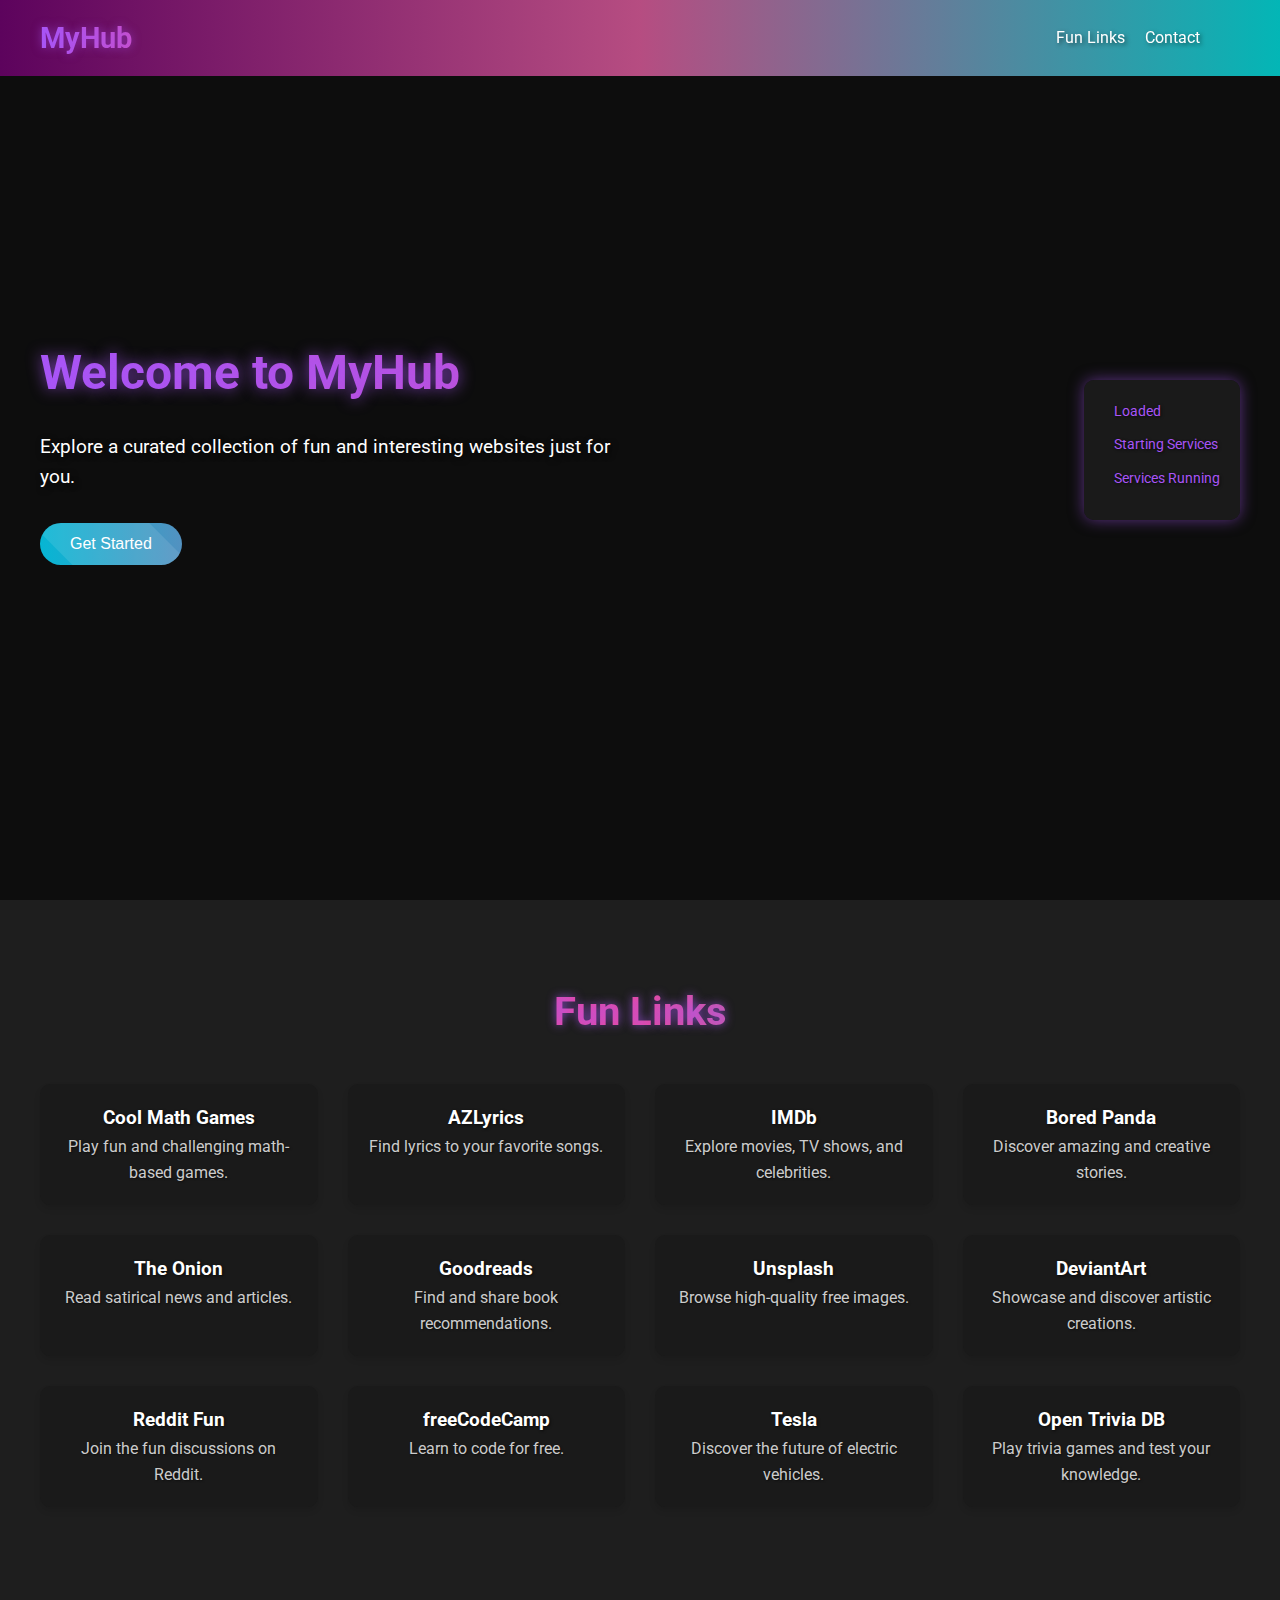
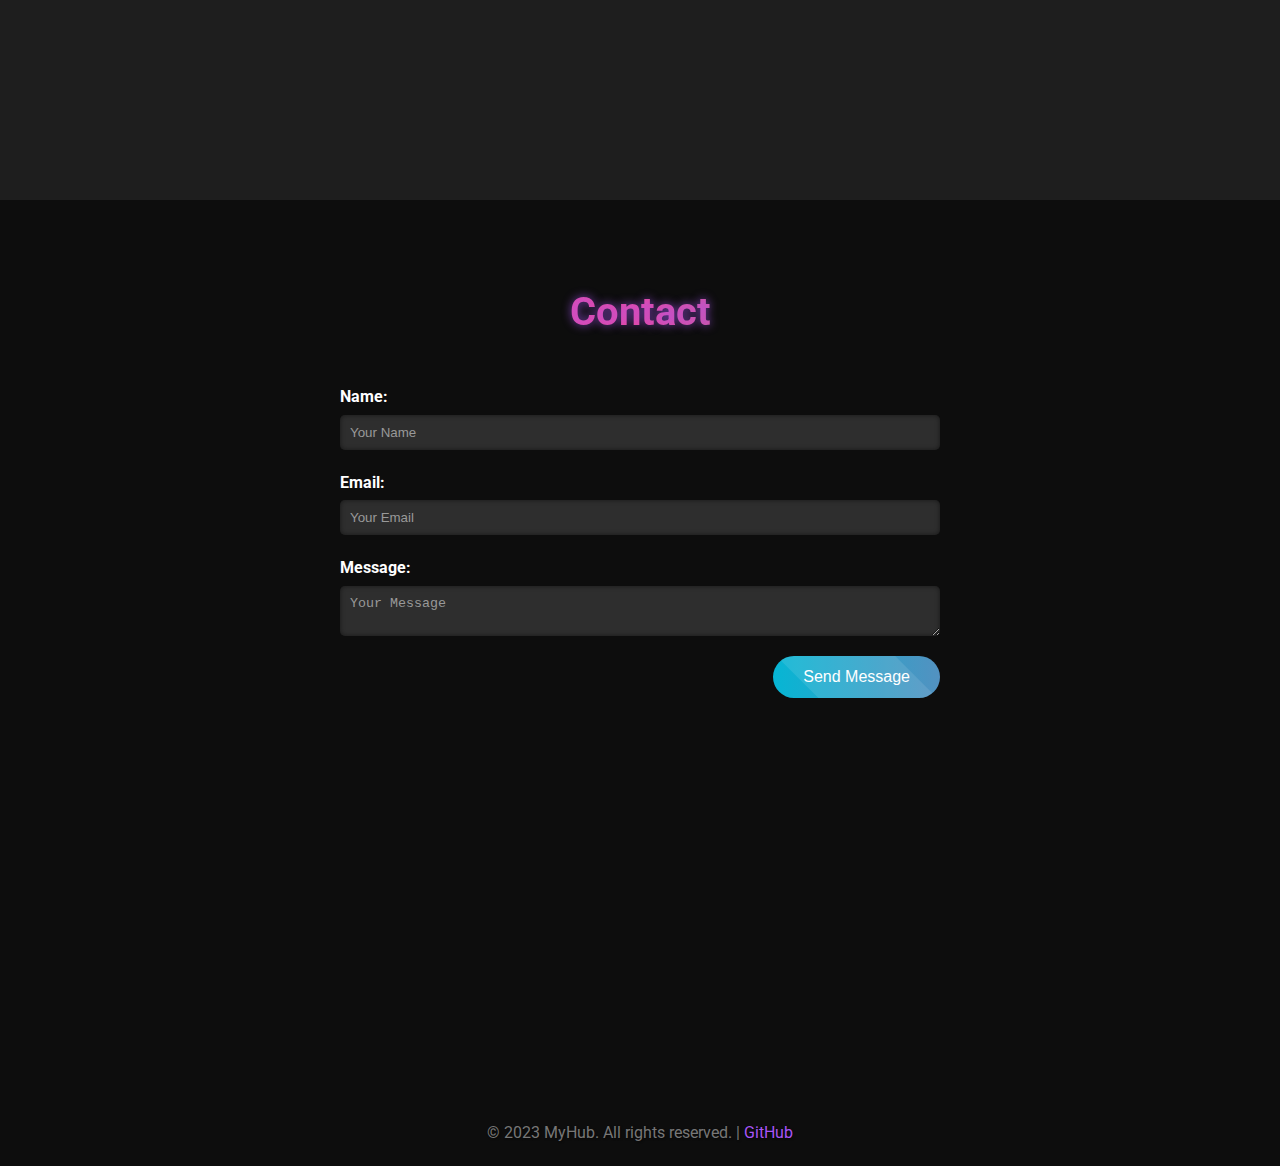
==== commit b50e2ea5: "Update index.html" ====
--- a/index.html
+++ b/index.html
@@ -8,7 +8,7 @@
     <!-- Google Fonts -->
     <link href="https://fonts.googleapis.com/css2?family=Roboto:wght@400;700&display=swap" rel="stylesheet">
     <!-- Font Awesome for Icons -->
-    <link rel="stylesheet" href="https://cdnjs.cloudflare.com/ajax/libs/font-awesome/6.0.0-beta3/css/all.min.css" integrity="sha512-Fo3rlrZj/k7ujTnH2N2ELZByERbP3eO0+yZKYMj0jZY6jfVv5paf5QwFXHHYcSdoSXcMZ1WAWlg7hRKhb3qPkA==" crossorigin="anonymous" referrerpolicy="no-referrer" />
+    <link rel="stylesheet" href="https://cdnjs.cloudflare.com/ajax/libs/font-awesome/6.4.0/css/all.min.css" integrity="sha512-p6ZGukbNzXPTn2C/GoXD+AEVg+WC/nWjDZ94Z0Bo+0t3kcEQiB7GvefvBefGpP3Gj/qw+ndcjWUvdMJ4kNcGBw==" crossorigin="anonymous" referrerpolicy="no-referrer" />
 </head>
 <body>
     <!-- Navigation Bar -->
@@ -97,6 +97,16 @@
                 <h3><a href="https://www.freecodecamp.org/" target="_blank" rel="noopener noreferrer">freeCodeCamp</a></h3>
                 <p>Learn to code for free.</p>
             </div>
+            <div class="card">
+                <i class="fas fa-car fa-3x"></i>
+                <h3><a href="https://www.tesla.com/" target="_blank" rel="noopener noreferrer">Tesla</a></h3>
+                <p>Discover the future of electric vehicles.</p>
+            </div>
+            <div class="card">
+                <i class="fas fa-book-open fa-3x"></i>
+                <h3><a href="https://opentdb.com/" target="_blank" rel="noopener noreferrer">Open Trivia DB</a></h3>
+                <p>Play trivia games and test your knowledge.</p>
+            </div>
             <!-- Add more fun links as desired -->
         </div>
     </section>
--- a/styles.css
+++ b/styles.css
@@ -7,13 +7,13 @@
 
 /* Variables for Themes */
 :root {
-    --bg-color: #121212; /* Darker background */
+    --bg-color: #0d0d0d; /* Even darker background */
     --text-color: #ffffff;
-    --card-bg: #1e1e1e;
+    --card-bg: #1a1a1a;
     --btn-bg: linear-gradient(270deg, #a855f7, #ec4899, #06b6d4);
-    --nav-bg: rgba(18, 18, 18, 0.7);
+    --nav-bg: rgba(13, 13, 13, 0.7);
     --gradient-text: linear-gradient(90deg, #a855f7, #ec4899, #06b6d4);
-    --gradient-animation: gradientAnimation 10s ease infinite;
+    --gradient-animation: gradientAnimation 15s ease infinite;
 }
 
 body.light-theme {
@@ -60,6 +60,7 @@
     cursor: pointer;
     animation: var(--gradient-animation);
     background-size: 400% 400%;
+    text-shadow: 0 0 10px rgba(168,85,247,0.5);
 }
 
 .nav-links {
@@ -103,6 +104,16 @@
     text-shadow: 2px 2px 8px rgba(168,85,247,0.7);
 }
 
+/* Icon in Nav Links (GitHub) */
+.nav-links a i {
+    font-size: 1.2rem;
+    transition: color 0.3s ease;
+}
+
+.nav-links a i:hover {
+    color: #ec4899;
+}
+
 /* Hamburger Menu */
 .hamburger {
     display: none;
@@ -148,13 +159,13 @@
     margin-bottom: 20px;
     animation: var(--gradient-animation);
     background-size: 400% 400%;
-    text-shadow: 0 0 10px rgba(168,85,247,0.7);
+    text-shadow: 0 0 15px rgba(168,85,247,0.7);
 }
 
 .normal-text {
     font-size: 1.2rem;
     margin-bottom: 30px;
-    text-shadow: 1px 1px 3px rgba(0,0,0,0.7);
+    text-shadow: 2px 2px 6px rgba(0,0,0,0.7);
 }
 
 .btn {
@@ -194,6 +205,27 @@
     box-shadow: 0 10px 20px rgba(0,0,0,0.2);
 }
 
+/* Ripple Effect */
+.btn {
+    position: relative;
+    overflow: hidden;
+}
+
+.btn .ripple {
+    position: absolute;
+    border-radius: 50%;
+    transform: scale(0);
+    animation: ripple 600ms linear;
+    background-color: rgba(255, 255, 255, 0.3);
+}
+
+@keyframes ripple {
+    to {
+        transform: scale(4);
+        opacity: 0;
+    }
+}
+
 /* Linux Status Box */
 .linux-status {
     background-color: rgba(30, 30, 30, 0.8);
@@ -201,7 +233,7 @@
     border-radius: 10px;
     margin-left: 40px;
     color: #a855f7;
-    box-shadow: 0 0 10px rgba(168,85,247,0.5);
+    box-shadow: 0 0 15px rgba(168,85,247,0.5);
 }
 
 .linux-status p {
@@ -234,12 +266,12 @@
     background: var(--gradient-text);
     -webkit-background-clip: text;
     -webkit-text-fill-color: transparent;
-    animation: gradientGlow 3s ease-in-out infinite;
+    animation: gradientGlow 4s ease-in-out infinite;
     text-shadow: 0 0 10px rgba(168,85,247,0.7);
 }
 
 .gradient-text:hover {
-    animation: gradientGlowHover 3s ease-in-out infinite;
+    animation: gradientGlowHover 4s ease-in-out infinite;
 }
 
 /* Animation for Gradient Text */
@@ -257,25 +289,25 @@
 
 @keyframes gradientGlow {
     0% {
-        text-shadow: 0 0 10px rgba(168,85,247,0.7);
+        text-shadow: 0 0 15px rgba(168,85,247,0.7);
     }
     50% {
-        text-shadow: 0 0 20px rgba(255,0,150,0.7);
+        text-shadow: 0 0 30px rgba(255,0,150,0.7);
     }
     100% {
-        text-shadow: 0 0 10px rgba(168,85,247,0.7);
+        text-shadow: 0 0 15px rgba(168,85,247,0.7);
     }
 }
 
 @keyframes gradientGlowHover {
     0% {
-        text-shadow: 0 0 15px rgba(168,85,247,0.8);
+        text-shadow: 0 0 20px rgba(168,85,247,0.8);
     }
     50% {
-        text-shadow: 0 0 25px rgba(255,0,150,0.8);
+        text-shadow: 0 0 35px rgba(255,0,150,0.8);
     }
     100% {
-        text-shadow: 0 0 15px rgba(168,85,247,0.8);
+        text-shadow: 0 0 20px rgba(168,85,247,0.8);
     }
 }
 
@@ -392,6 +424,17 @@
     color: #777777;
     transition: background-color 0.3s, color 0.3s;
     text-shadow: 1px 1px 2px rgba(0,0,0,0.5);
+}
+
+footer a {
+    color: #a855f7;
+    text-decoration: none;
+    transition: color 0.3s ease;
+}
+
+footer a:hover {
+    color: #ec4899;
+    text-shadow: 1px 1px 3px rgba(236,72,153,0.7);
 }
 
 /* Modal */
@@ -485,6 +528,7 @@
     .linux-status {
         margin-left: 0;
         margin-top: 20px;
+        width: 100%;
     }
 }
 
@@ -539,3 +583,18 @@
         margin-top: 20px;
     }
 }
+
+/* Enhanced Gradient Glow for Text */
+.gradient-glow {
+    text-shadow: 0 0 15px rgba(168,85,247,0.7), 0 0 30px rgba(255,0,150,0.5);
+}
+
+/* Fix for GitHub Icon Alignment */
+.nav-links a i {
+    vertical-align: middle;
+}
+
+/* Ensuring Proper Spacing in Linux Status Box */
+.linux-status p {
+    margin-bottom: 10px;
+}
